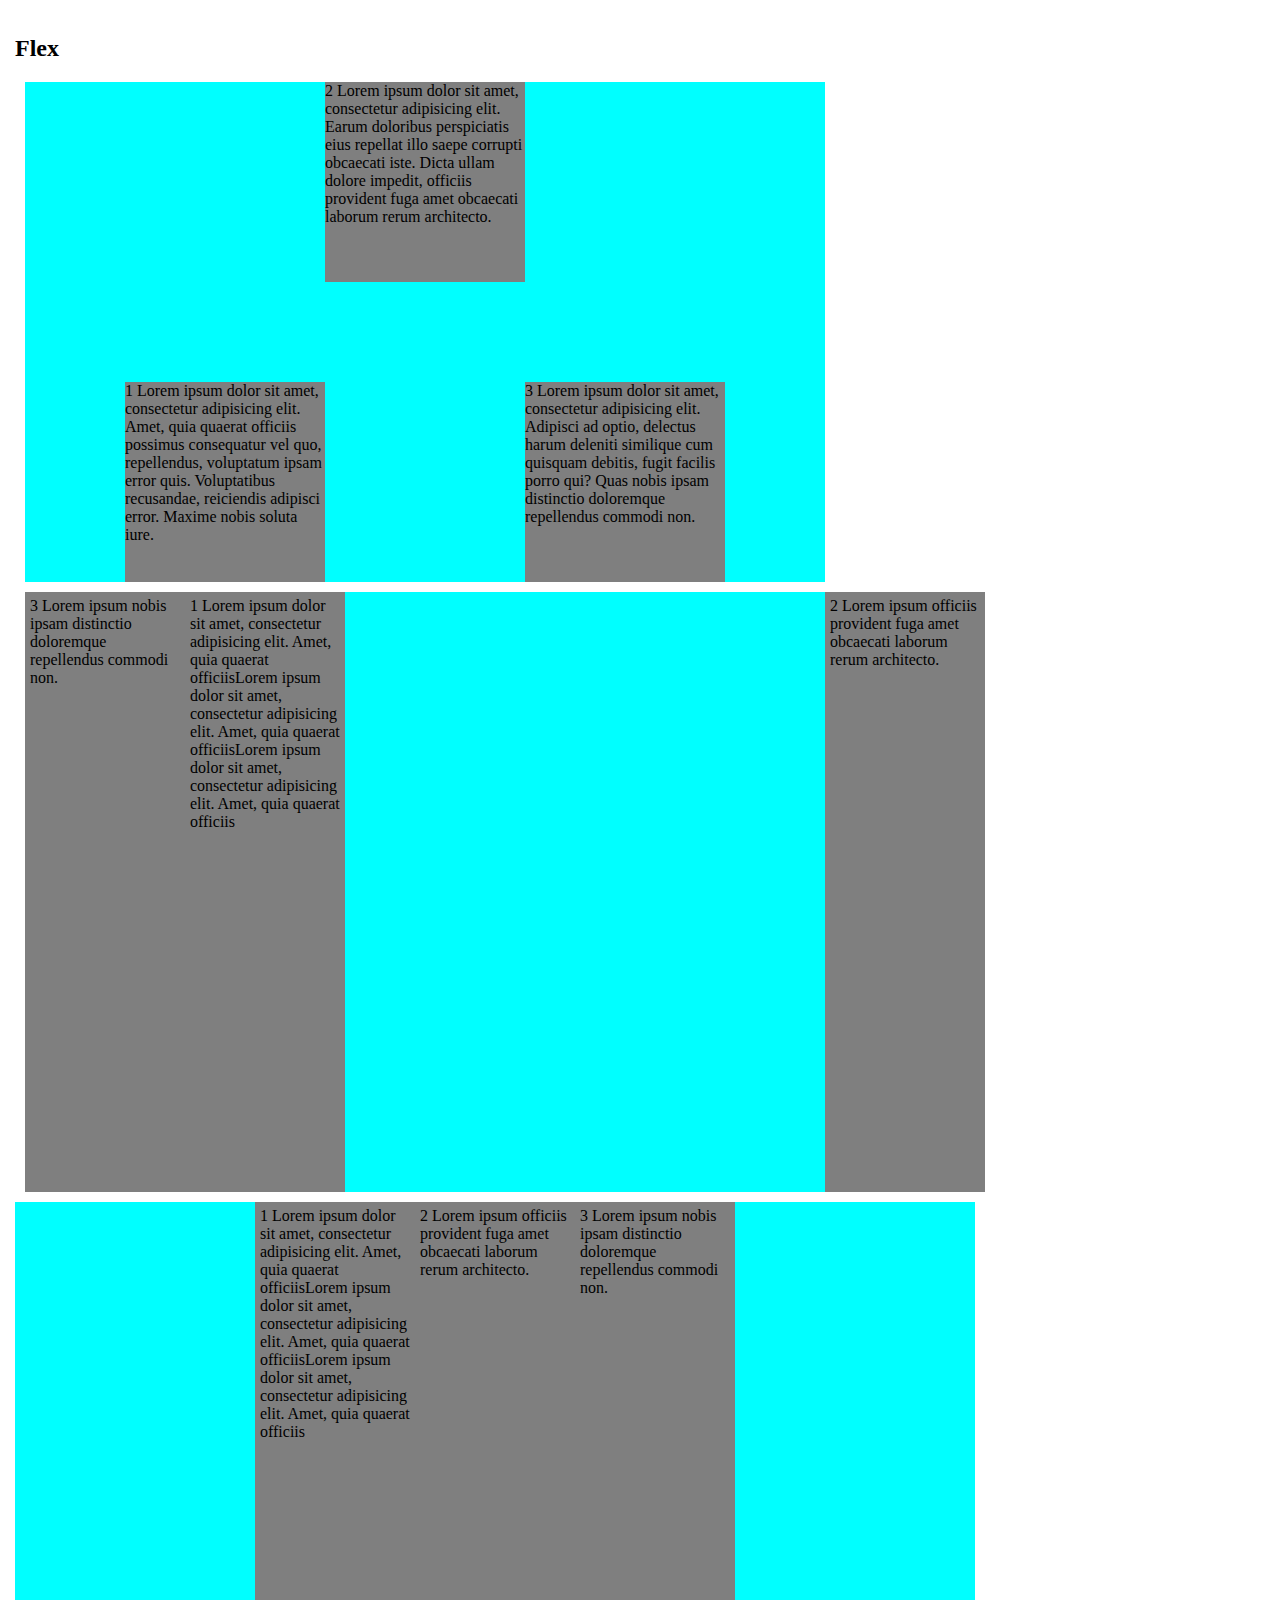
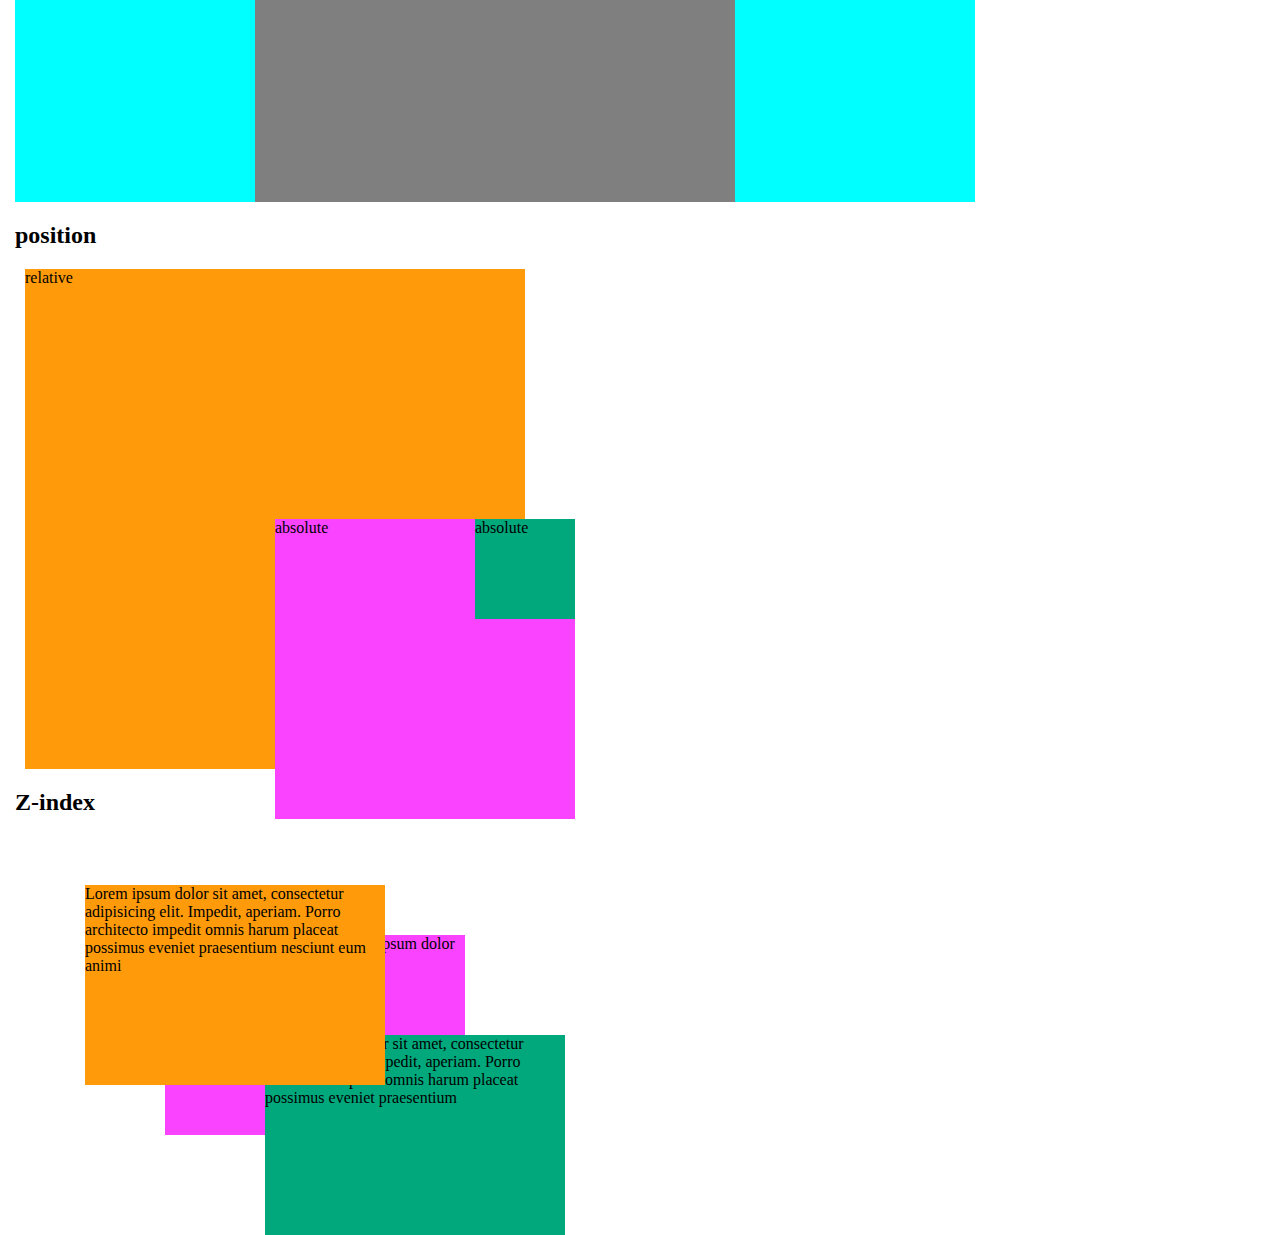
==== index.html @ 8face205 "ex3 flex and position" ====
<!doctype html>
<html>
<head>
<meta charset="utf-8">
<style>	
body{font-family:serif;margin: 0px!important;padding: 15px;}	
h1{font-family: 'Playfair Display SC', serif;}
.parent {
	display: flex;
	flex-flow: row wrap;
	justify-content: center;
	align-items: flex-end;
	height: 500px; 
	width: 800px;
	background-color: aqua;
}
.parent2 {
	display: flex;
	flex-flow: row nowrap;
	justify-content: center;
	align-items: stretch /*felx-start | flex-end | center | baseline | stretch*/;
	height: 600px; 
	width: 960px;
	background-color: aqua;
}    

.child {
	width: 200px;
	height: 200px;
	padding: 0px;
	background-color: #7F7F7F;
	
}
.childd {
	width: 150px;  
	/*height: 150px;*/
	padding: 5px;
	background-color: #7F7F7F;
	
}    
.child2{
    align-self: flex-start;
} 
	.child11{
		order:2;
	}
	.child22{
		order:3;
		margin-left: auto;
	}
	.child33{
		order:1;
	}    
	.yellow{
		background: rgba(255,155,11,1.00);
		position: absolute;
		top:50px;
		left:70px;
		width: 300px;
		height: 200px;
		z-index: 3;
	}
	.purple{
		background: rgba(250,67,255,1);
		position: absolute;
		top:100px;
		left:150px;
		width: 300px;
		height: 200px;
		z-index: 1;
		
	}
	.green{
		background: rgba(0,168,124,1.00);
		position: absolute;
		top:200px;
		left:250px;
		width: 300px;
		height: 200px;
		z-index: 2;
	} 
    .yellow2 {
	background: rgba(255,155,11,1.00);
	position: relative;
	/*top: 50px;
	left: 70px;*/
	width: 500px;
	height: 500px;
	
}
.purple2 {
	background: rgba(250,67,255,1);
	position: absolute;
	bottom: -50px;
	right: -50px;
	width: 300px;
	height: 300px;
	
}
.green2 {
	background: rgba(0,168,124,1.00);
	position: absolute;
	top: 0px;
	right: 0px;
	width: 100px;
	height: 100px;
	
}
</style>	
<title>محمد خاکی</title>
</head>
<!--///////////////////////////////////////////////////////////////////////////////////////////////////	-->	
<body>
<h2>Flex</h2>
<div class="parent" style="margin: 10px">
	<div class="child child1" >1 Lorem ipsum dolor sit amet, consectetur adipisicing elit. Amet, quia quaerat officiis possimus consequatur vel quo, repellendus, voluptatum ipsam error quis. Voluptatibus recusandae, reiciendis adipisci error. Maxime nobis soluta iure.</div>
	<div class="child child2">2 Lorem ipsum dolor sit amet, consectetur adipisicing elit. Earum doloribus perspiciatis eius repellat illo saepe corrupti obcaecati iste. Dicta ullam dolore impedit, officiis provident fuga amet obcaecati laborum rerum architecto.</div>
	<div class="child child3">3 Lorem ipsum dolor sit amet, consectetur adipisicing elit. Adipisci ad optio, delectus harum deleniti similique cum quisquam debitis, fugit facilis porro qui? Quas nobis ipsam distinctio doloremque repellendus commodi non.</div>
</div>
<div class="parent2" style="margin: 10px">
	<div class="childd child11">1 Lorem ipsum dolor sit amet, consectetur adipisicing elit. Amet, quia quaerat officiisLorem ipsum dolor sit amet, consectetur adipisicing elit. Amet, quia quaerat officiisLorem ipsum dolor sit amet, consectetur adipisicing elit. Amet, quia quaerat officiis </div>
	<div class="childd child22">2 Lorem ipsum  officiis provident fuga amet obcaecati laborum rerum architecto.</div>
	<div class="childd child33">3 Lorem ipsum  nobis ipsam distinctio doloremque repellendus commodi non.</div>
</div> 
<div class="parent2">
	<div class="childd">1 Lorem ipsum dolor sit amet, consectetur adipisicing elit. Amet, quia quaerat officiisLorem ipsum dolor sit amet, consectetur adipisicing elit. Amet, quia quaerat officiisLorem ipsum dolor sit amet, consectetur adipisicing elit. Amet, quia quaerat officiis </div>
	<div class="childd">2 Lorem ipsum  officiis provident fuga amet obcaecati laborum rerum architecto.</div>
	<div class="childd">3 Lorem ipsum  nobis ipsam distinctio doloremque repellendus commodi non.</div>
</div>
<h2>position</h2>    
<div class="yellow2" style="margin: 10px">
  relative
  <div class="purple2">
      absolute
    <div class="green2">absolute</div>
  </div>
</div>    
<h2>Z-index</h2>
<div style="position: relative">   
<div class="yellow">Lorem ipsum dolor sit amet, consectetur adipisicing elit. Impedit, aperiam. Porro architecto impedit omnis harum placeat possimus eveniet praesentium nesciunt eum animi </div>
<div class="purple"> fjd vljkfdh lkjfd lkfd lkjfdLorem ipsum dolor </div>
<div class="green">Lorem ipsum dolor sit amet, consectetur adipisicing elit. Impedit, aperiam. Porro architecto impedit omnis harum placeat possimus eveniet praesentium </div></div>        
</body>
</html>
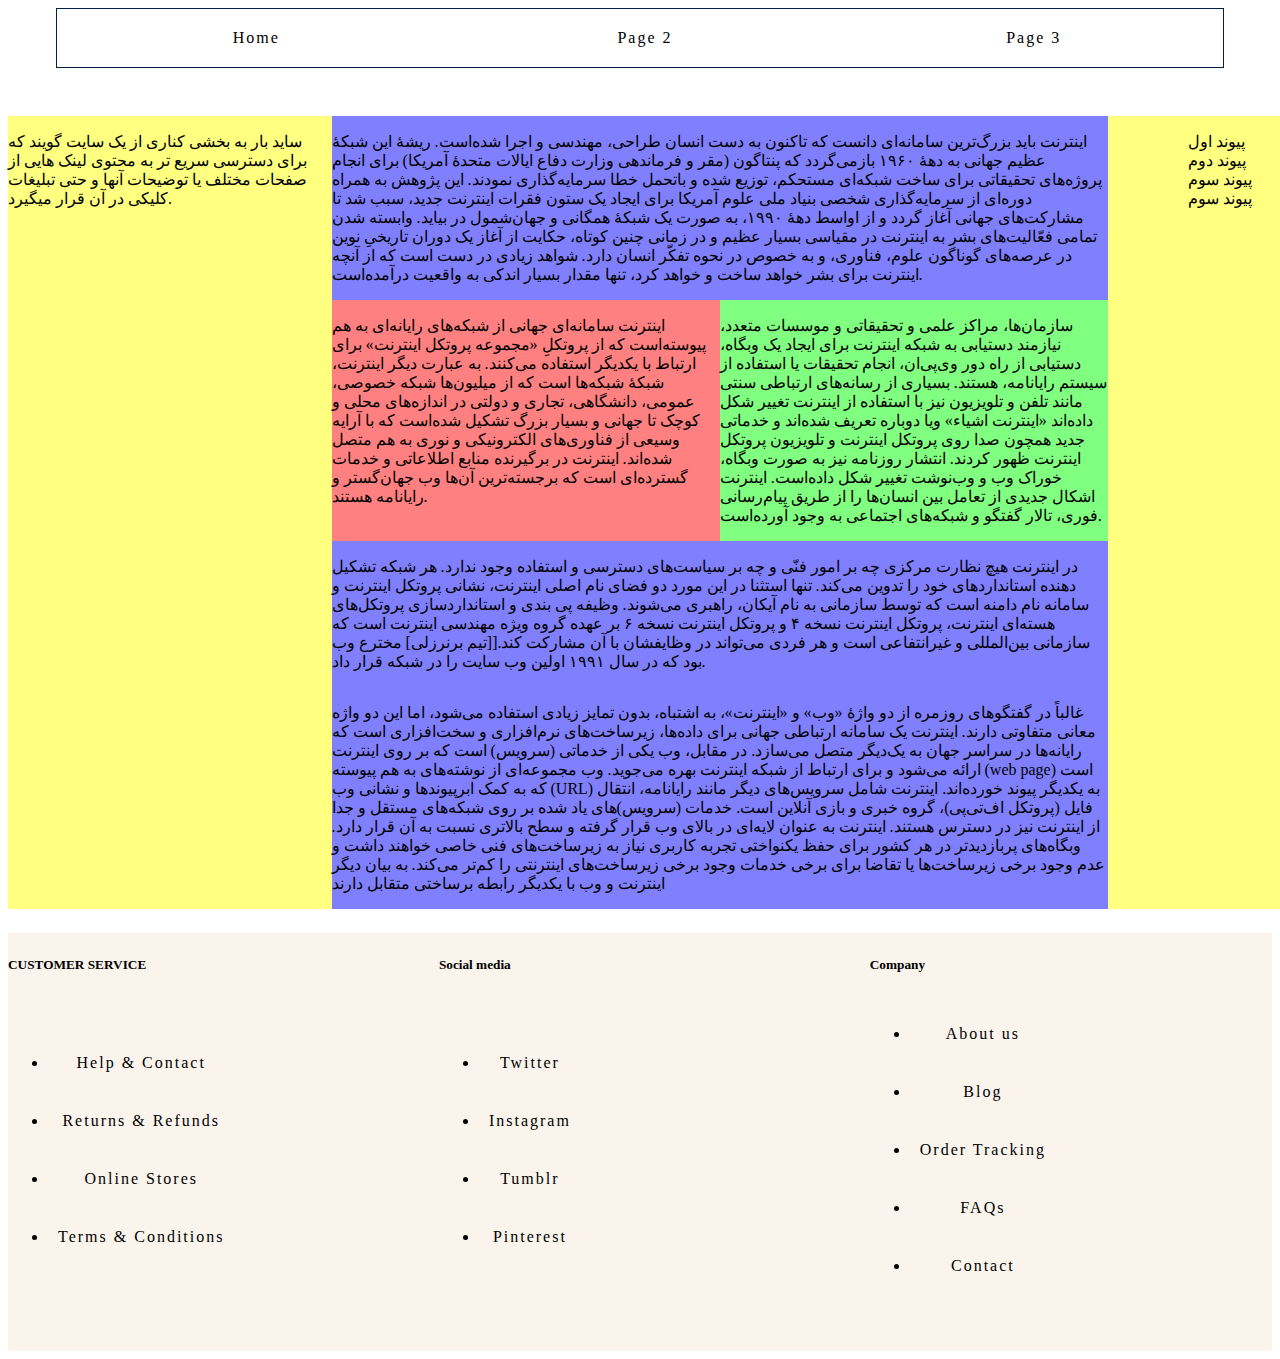
==== commit f4c86549: "eIE" ====
--- a/index.html
+++ b/index.html
@@ -2,143 +2,99 @@
 <html>
 <head>
 <meta charset="utf-8">
-<style>	
-body{font-family:serif;margin: 0px!important;padding: 15px;}	
-h1{font-family: 'Playfair Display SC', serif;}
-.parent {
-	display: flex;
-	flex-flow: row wrap;
-	justify-content: center;
-	align-items: flex-end;
-	height: 500px; 
-	width: 800px;
-	background-color: aqua;
-}
-.parent2 {
-	display: flex;
-	flex-flow: row nowrap;
-	justify-content: center;
-	align-items: stretch /*felx-start | flex-end | center | baseline | stretch*/;
-	height: 600px; 
-	width: 960px;
-	background-color: aqua;
-}    
+<title>محمد خاکی</title>
+<link href="style.css" rel="stylesheet" type="text/css">    
+</head>
+<body>
+   <div class="main">
+      <nav class="navigation">
+         <ul>
+            <li><a href="index.html">Home</a></li>
+            <li><a href="index2.html">Page 2</a></li>
+            <li><a href="index3.html">Page 3</a></li>
+         </ul> 
+      </nav>
+   </div> 	
+<div class="container">
+    <div class="py-4 partion_flex">
+	<div class="row">
+		<div style="flex-basis: 25%" class="back_yellow"> <!--largest width -->
+			<div style="width: 100%"><p>ساید بار به بخشی کناری از یک سایت گویند که برای دسترسی سریع تر به محتوی لینک هایی از صفحات مختلف یا توضیحات آنها و حتی تبلیغات کلیکی در آن قرار میگیرد.</p></div>
+		</div>
+		<div style="flex-basis: 60%" class="back_blue">
+			<div style="width: 100%"><p>اینترنت باید بزرگ‌ترین سامانه‌ای دانست که تاکنون به دست انسان طراحی، مهندسی و اجرا شده‌است. ریشهٔ این شبکهٔ عظیم جهانی به دههٔ ۱۹۶۰ بازمی‌گردد که پنتاگون (مقر و فرماندهی وزارت دفاع ایالات متحدهٔ آمریکا) برای انجام پروژه‌های تحقیقاتی برای ساخت شبکه‌ای مستحکم، توزیع شده و باتحمل خطا سرمایه‌گذاری نمودند. این پژوهش به همراه دوره‌ای از سرمایه‌گذاری شخصی بنیاد ملی علوم آمریکا برای ایجاد یک ستون فقرات اینترنت جدید، سبب شد تا مشارکت‌های جهانی آغاز گردد و از اواسط دههٔ ۱۹۹۰، به صورت یک شبکهٔ همگانی و جهان‌شمول در بیاید. وابسته شدن تمامی فعّالیت‌های بشر به اینترنت در مقیاسی بسیار عظیم و در زمانی چنین کوتاه، حکایت از آغاز یک دوران تاریخیِ نوین در عرصه‌های گوناگون علوم، فناوری، و به خصوص در نحوه تفکّر انسان دارد. شواهد زیادی در دست است که از آنچه اینترنت برای بشر خواهد ساخت و خواهد کرد، تنها مقدار بسیار اندکی به واقعیت درآمده‌است.</p></div>
+			<div style="width: 50%" class="back_red"><p>اینترنت سامانه‌ای جهانی از شبکه‌های رایانه‌ای به هم پیوسته‌است که از پروتکلِ «مجموعه پروتکل اینترنت» برای ارتباط با یکدیگر استفاده می‌کنند. به عبارت دیگر اینترنت، شبکهٔ شبکه‌ها است که از میلیون‌ها شبکه خصوصی، عمومی، دانشگاهی، تجاری و دولتی در اندازه‌های محلی و کوچک تا جهانی و بسیار بزرگ تشکیل شده‌است که با آرایه وسیعی از فناوری‌های الکترونیکی و نوری به هم متصل شده‌اند. اینترنت در برگیرنده منابع اطلاعاتی و خدمات گسترده‌ای است که برجسته‌ترین آن‌ها وب جهان‌گستر و رایانامه هستند.</p></div>
+			<div style="width: 50%" class="back_green"><p>سازمان‌ها، مراکز علمی و تحقیقاتی و موسسات متعدد، نیازمند دستیابی به شبکه اینترنت برای ایجاد یک وبگاه، دستیابی از راه دور وی‌پی‌ان، انجام تحقیقات یا استفاده از سیستم رایانامه، هستند. بسیاری از رسانه‌های ارتباطی سنتی مانند تلفن و تلویزیون نیز با استفاده از اینترنت تغییر شکل داده‌اند «اینترنت اشیاء» ویا دوباره تعریف شده‌اند و خدماتی جدید همچون صدا روی پروتکل اینترنت و تلویزیون پروتکل اینترنت ظهور کردند. انتشار روزنامه نیز به صورت وبگاه، خوراک وب و وب‌نوشت تغییر شکل داده‌است. اینترنت اشکال جدیدی از تعامل بین انسان‌ها را از طریق پیام‌رسانی فوری، تالار گفتگو و شبکه‌های اجتماعی به وجود آورده‌است.</p></div>
+			<div style="width: 100%" class="back_blue"><p>در اینترنت هیچ نظارت مرکزی چه بر امور فنّی و چه بر سیاست‌های دسترسی و استفاده وجود ندارد. هر شبکه تشکیل دهنده استانداردهای خود را تدوین می‌کند. تنها استثنا در این مورد دو فضای نام اصلی اینترنت، نشانی پروتکل اینترنت و سامانه نام دامنه است که توسط سازمانی به نام آیکان، راهبری می‌شوند. وظیفه پی بندی و استانداردسازی پروتکل‌های هسته‌ای اینترنت، پروتکل اینترنت نسخه ۴ و پروتکل اینترنت نسخه ۶ بر عهده گروه ویژه مهندسی اینترنت است که سازمانی بین‌المللی و غیرانتفاعی است و هر فردی می‌تواند در وظایفشان با آن مشارکت کند.[[تیم برنرزلی] مخترع وب بود که در سال ۱۹۹۱ اولین وب سایت را در شبکه قرار داد.</p></div>
+            <div style="width: 100%"><p>غالباً در گفتگوهای روزمره از دو واژهٔ «وب» و «اینترنت»، به اشتباه، بدون تمایز زیادی استفاده می‌شود، اما این دو واژه معانی متفاوتی دارند. اینترنت یک سامانه ارتباطی جهانی برای داده‌ها، زیرساخت‌های نرم‌افزاری و سخت‌افزاری است که رایانه‌ها در سراسر جهان به یک‌دیگر متصل می‌سازد. در مقابل، وب یکی از خدماتی (سرویس) است که بر روی اینترنت ارائه می‌شود و برای ارتباط از شبکه اینترنت بهره می‌جوید. وب مجموعه‌ای از نوشته‌های به هم پیوسته (web page) است که به کمک ابرپیوندها و نشانی وب (URL) به یکدیگر پیوند خورده‌اند.
+اینترنت شامل سرویس‌های دیگر مانند رایانامه، انتقال فایل (پروتکل اف‌تی‌پی)، گروه خبری و بازی آنلاین است.
+خدمات (سرویس)های یاد شده بر روی شبکه‌های مستقل و جدا از اینترنت نیز در دسترس هستند. اینترنت به عنوان لایه‌ای در بالای وب قرار گرفته و سطح بالاتری نسبت به آن قرار دارد.
 
-.child {
-	width: 200px;
-	height: 200px;
-	padding: 0px;
-	background-color: #7F7F7F;
-	
-}
-.childd {
-	width: 150px;  
-	/*height: 150px;*/
-	padding: 5px;
-	background-color: #7F7F7F;
-	
-}    
-.child2{
-    align-self: flex-start;
-} 
-	.child11{
-		order:2;
-	}
-	.child22{
-		order:3;
-		margin-left: auto;
-	}
-	.child33{
-		order:1;
-	}    
-	.yellow{
-		background: rgba(255,155,11,1.00);
-		position: absolute;
-		top:50px;
-		left:70px;
-		width: 300px;
-		height: 200px;
-		z-index: 3;
-	}
-	.purple{
-		background: rgba(250,67,255,1);
-		position: absolute;
-		top:100px;
-		left:150px;
-		width: 300px;
-		height: 200px;
-		z-index: 1;
-		
-	}
-	.green{
-		background: rgba(0,168,124,1.00);
-		position: absolute;
-		top:200px;
-		left:250px;
-		width: 300px;
-		height: 200px;
-		z-index: 2;
-	} 
-    .yellow2 {
-	background: rgba(255,155,11,1.00);
-	position: relative;
-	/*top: 50px;
-	left: 70px;*/
-	width: 500px;
-	height: 500px;
-	
-}
-.purple2 {
-	background: rgba(250,67,255,1);
-	position: absolute;
-	bottom: -50px;
-	right: -50px;
-	width: 300px;
-	height: 300px;
-	
-}
-.green2 {
-	background: rgba(0,168,124,1.00);
-	position: absolute;
-	top: 0px;
-	right: 0px;
-	width: 100px;
-	height: 100px;
-	
-}
-</style>	
-<title>محمد خاکی</title>
-</head>
-<!--///////////////////////////////////////////////////////////////////////////////////////////////////	-->	
-<body>
-<h2>Flex</h2>
-<div class="parent" style="margin: 10px">
-	<div class="child child1" >1 Lorem ipsum dolor sit amet, consectetur adipisicing elit. Amet, quia quaerat officiis possimus consequatur vel quo, repellendus, voluptatum ipsam error quis. Voluptatibus recusandae, reiciendis adipisci error. Maxime nobis soluta iure.</div>
-	<div class="child child2">2 Lorem ipsum dolor sit amet, consectetur adipisicing elit. Earum doloribus perspiciatis eius repellat illo saepe corrupti obcaecati iste. Dicta ullam dolore impedit, officiis provident fuga amet obcaecati laborum rerum architecto.</div>
-	<div class="child child3">3 Lorem ipsum dolor sit amet, consectetur adipisicing elit. Adipisci ad optio, delectus harum deleniti similique cum quisquam debitis, fugit facilis porro qui? Quas nobis ipsam distinctio doloremque repellendus commodi non.</div>
+وبگاه‌های پربازدیدتر در هر کشور برای حفظ یکنواختی تجربه کاربری نیاز به زیرساخت‌های فنی خاصی خواهند داشت و عدم وجود برخی زیرساخت‌ها یا تقاضا برای برخی خدمات وجود برخی زیرساخت‌های اینترنتی را کم‌تر می‌کند. به بیان دیگر اینترنت و وب با یکدیگر رابطه برساختی متقابل دارند</p></div>
+		</div>
+        <div style="flex-basis: 15%" class="back_yellow"> <!--largest width -->
+			<div style="width: 100%">
+                <ul>
+		        	<ol>پیوند اول</ol>
+		        	<ol>پیوند دوم</ol>
+		        	<ol>پیوند سوم</ol>
+		        	<ol>پیوند سوم</ol>
+		        </ul>
+        </div>
+		</div>
+    </div>
+    </div>		
 </div>
-<div class="parent2" style="margin: 10px">
-	<div class="childd child11">1 Lorem ipsum dolor sit amet, consectetur adipisicing elit. Amet, quia quaerat officiisLorem ipsum dolor sit amet, consectetur adipisicing elit. Amet, quia quaerat officiisLorem ipsum dolor sit amet, consectetur adipisicing elit. Amet, quia quaerat officiis </div>
-	<div class="childd child22">2 Lorem ipsum  officiis provident fuga amet obcaecati laborum rerum architecto.</div>
-	<div class="childd child33">3 Lorem ipsum  nobis ipsam distinctio doloremque repellendus commodi non.</div>
-</div> 
-<div class="parent2">
-	<div class="childd">1 Lorem ipsum dolor sit amet, consectetur adipisicing elit. Amet, quia quaerat officiisLorem ipsum dolor sit amet, consectetur adipisicing elit. Amet, quia quaerat officiisLorem ipsum dolor sit amet, consectetur adipisicing elit. Amet, quia quaerat officiis </div>
-	<div class="childd">2 Lorem ipsum  officiis provident fuga amet obcaecati laborum rerum architecto.</div>
-	<div class="childd">3 Lorem ipsum  nobis ipsam distinctio doloremque repellendus commodi non.</div>
+<!--///////////////////////////////////////////////////// Footer //////////////////////////////////////////////////-->
+<div style="background-color: #faf4ed;bottom: 0">   
+<div class="container">
+<footer class="justify-content-center">   
+    <div class="py-4 partion_flex">
+	<div class="row">
+		<div style="flex-basis:33.3%"> <!--largest width -->
+			<div style="width: 100%;">
+                <h5>CUSTOMER SERVICE</h5></div>
+		        <div style="width: 100%">
+                    <ul class="footer py-3">
+		        	<li><a href="#">Help & Contact</a></li>
+		        	<li><a href="#">Returns & Refunds</a></li>
+		        	<li><a href="#">Online Stores</a></li>
+		        	<li><a href="#">Terms & Conditions</a></li>
+		        </ul>
+            </div>
+		</div>
+        <div style="flex-basis:33.3%"> <!--largest width -->
+			<div style="width: 100%;">
+                <h5>Social media</h5></div>
+		        <div style="width: 100%">
+		        <ul class="footer py-3">
+		        	<li><a href="#">Twitter</a></li>
+		        	<li><a href="#">Instagram</a></li>
+		        	<li><a href="#">Tumblr</a></li>
+		        	<li><a href="#">Pinterest</a></li>
+		        </ul>
+            </div>
+		</div>
+        <div style="flex-basis:33.3%"> <!--largest width -->
+			<div style="width: 100%;">
+                <h5>Company</h5></div>
+		        <div style="width: 100%">
+		        <ul class="footer py-3">
+		        	<li><a href="#">About us</a></li>
+		        	<li><a href="#">Blog</a></li>
+		        	<li><a href="#">Order Tracking</a></li>
+		        	<li><a href="#">FAQs</a></li>
+		        	<li><a href="#">Contact</a></li>
+		        </ul>
+            </div>
+		</div>
+    </div>
+    </div>
+</footer>     
 </div>
-<h2>position</h2>    
-<div class="yellow2" style="margin: 10px">
-  relative
-  <div class="purple2">
-      absolute
-    <div class="green2">absolute</div>
-  </div>
 </div>    
-<h2>Z-index</h2>
-<div style="position: relative">   
-<div class="yellow">Lorem ipsum dolor sit amet, consectetur adipisicing elit. Impedit, aperiam. Porro architecto impedit omnis harum placeat possimus eveniet praesentium nesciunt eum animi </div>
-<div class="purple"> fjd vljkfdh lkjfd lkfd lkjfdLorem ipsum dolor </div>
-<div class="green">Lorem ipsum dolor sit amet, consectetur adipisicing elit. Impedit, aperiam. Porro architecto impedit omnis harum placeat possimus eveniet praesentium </div></div>        
+
+    
+        
 </body>
 </html>
--- a/style.css
+++ b/style.css
@@ -0,0 +1,121 @@
+@charset "utf-8";
+/* CSS Document */
+
+a {
+   color: white;
+   font-weight: 300;
+   letter-spacing: 2px;
+   text-decoration: none;
+   background:  hsla(213,100%,14%,0.00);
+   padding: 20px 5px;
+   display: inline-block;
+   width: 100%;
+   text-align: center;
+   color: hsla(0,0%,0%,1.00)
+}
+a:hover {
+   background:  hsla(213,100%,14%,1.00);
+    color: hsla(0,0%,100%,1.00);
+}
+.main {
+   max-width: 1200px;
+   margin: 0 auto;
+   padding: 0 3em 1.5em;
+}
+.navigation ul {
+   border: 1px solid hsla(213,100%,14%,1.00);
+   list-style: none;
+   margin: 0;
+   padding: 0;
+   display: flex;
+}
+.navigation li {
+   flex: 3;    
+}
+
+.container {
+  width: 100%;
+  padding-right: 15px;
+  padding-left: 15px;
+  margin-right: auto;
+  margin-left: auto; }
+.row {
+  display: flex;
+  flex-wrap: wrap;
+  margin-right: -15px;
+  margin-left: -15px; }
+/*gallery_flex*/
+.partion_flex div div {
+  display: flex;
+  flex-wrap: wrap; }
+/*
+  .gallery_flex div div > div {
+    margin: 10px; }
+*/
+  .partion_flex div div div div {
+    overflow: hidden;
+    padding: 0px; }
+    .partion_flex div div div div img {
+      align-self: center !important;
+      height: auto;
+      max-width: 100%;
+      width: 100%;
+      transform: scale(1);
+      transition: transform .4s ease-in-out;
+      /* zoom effect*/ }
+    .partion_flex div div div div:hover img {
+      transform: scale(1.03);
+      /*zoom effect*/ }
+.py-4 {
+  padding-top: 1.5rem !important;
+  padding-bottom: 1.5rem !important;}
+.py-3 {
+  padding-top: 1rem !important;
+  padding-bottom: 1rem !important;}
+.justify-content-center {
+  justify-content: center !important; }
+footer{
+  display: block; }
+h5{margin: 0}
+.back_yellow{
+    background-color: hsla(60,100%,75%,1.00)
+}
+.back_green{
+    background-color: hsla(120,100%,75%,1.00)
+}
+.back_blue{
+    background-color: hsla(240,100%,75%,1.00)
+}
+.back_red{
+    background-color: hsla(0,100%,75%,1.00)
+}
+
+
+
+@media all and (max-width: 1000px) {
+   .navigation ul {
+      flex-wrap: wrap;
+   }
+   
+   .navigation li {
+      flex: 1 1 50%;
+   }
+
+   .navigation .user {
+      flex: 1 1 33.33%;
+   }
+}
+
+@media all and (max-width: 480px) {
+   .navigation li {
+      flex-basis: 100%;
+   }
+
+   .navigation .user {
+      flex-basis: 50%;
+   }
+}
+
+
+
+
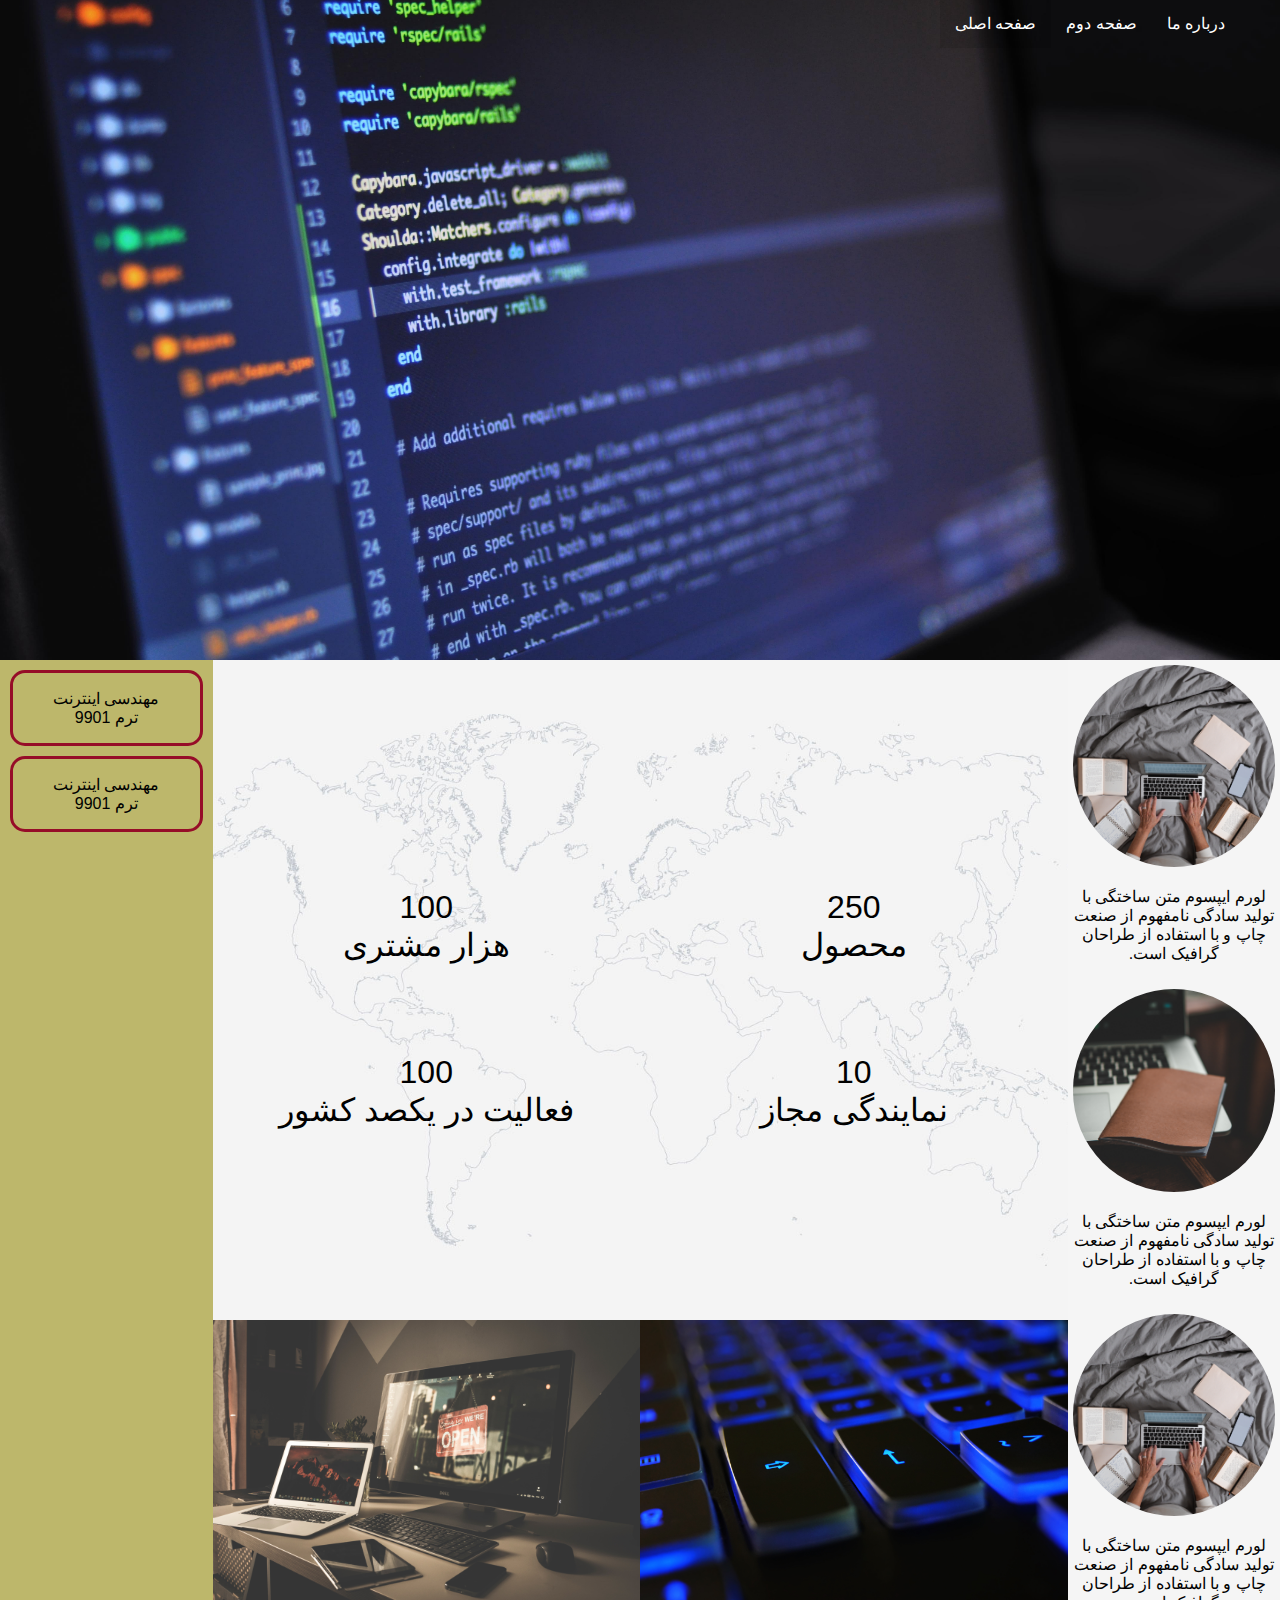
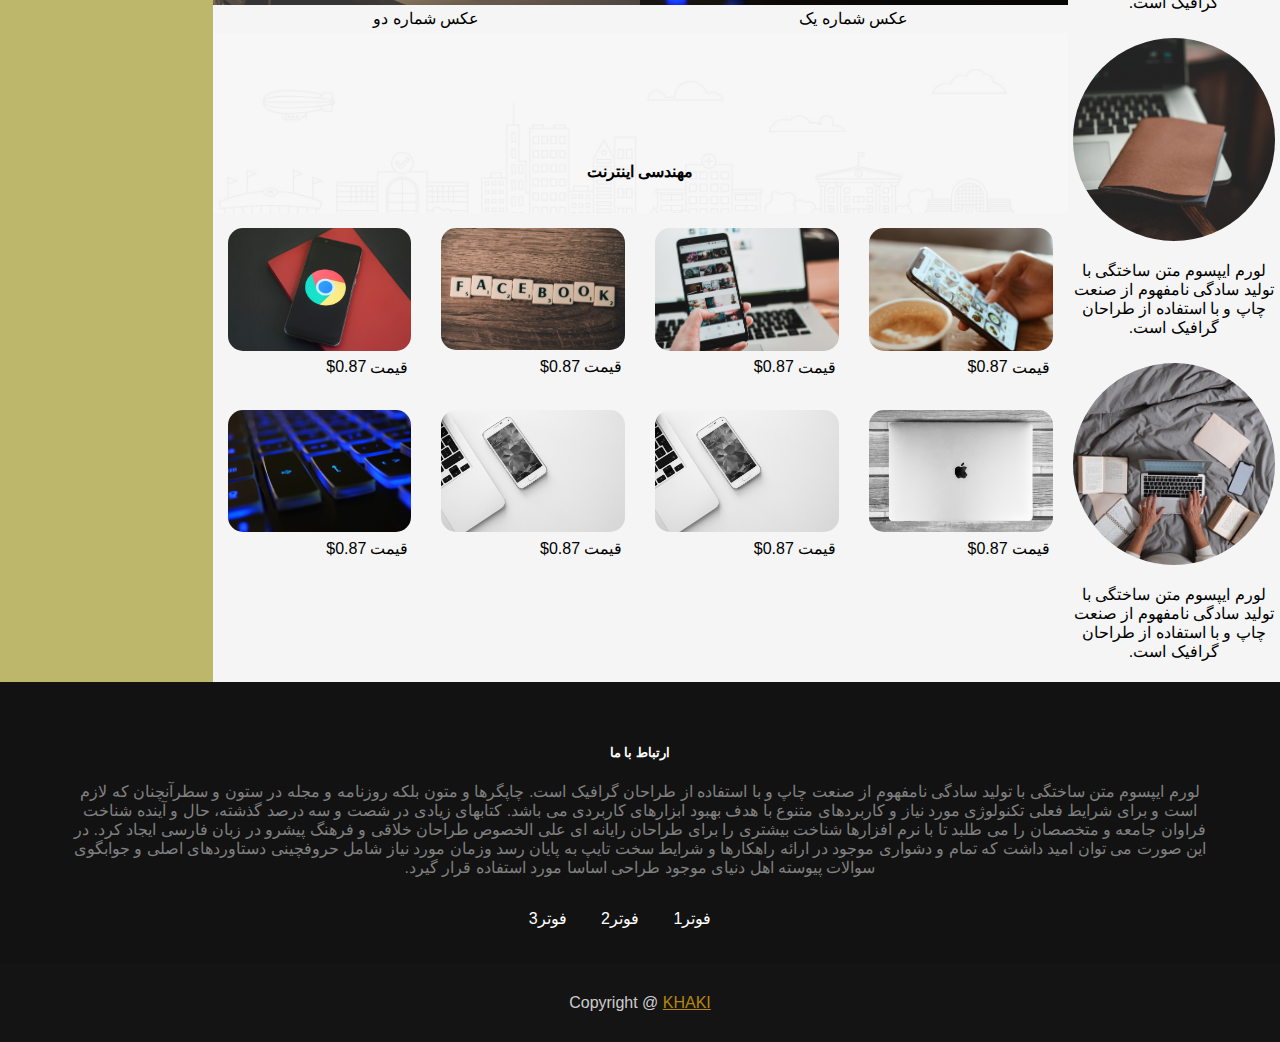
==== commit efab953f: "practice page js" ====
--- a/index.html
+++ b/index.html
@@ -3,98 +3,259 @@
 <head>
 <meta charset="utf-8">
 <title>محمد خاکی</title>
-<link href="style.css" rel="stylesheet" type="text/css">    
+<meta name="viewport" content="width=device-width, initial-scale=1, shrink-to-fit=no">	
+<link rel="stylesheet" href="https://use.fontawesome.com/releases/v5.7.2/css/all.css" integrity="sha384-fnmOCqbTlWIlj8LyTjo7mOUStjsKC4pOpQbqyi7RrhN7udi9RwhKkMHpvLbHG9Sr" crossorigin="anonymous">
+<link href="https://fonts.googleapis.com/icon?family=Material+Icons" rel="stylesheet">	
+	   
+<link href="IE_customStyle.css" rel="stylesheet" type="text/css">	
 </head>
-<body>
-   <div class="main">
-      <nav class="navigation">
-         <ul>
-            <li><a href="index.html">Home</a></li>
-            <li><a href="index2.html">Page 2</a></li>
-            <li><a href="index3.html">Page 3</a></li>
-         </ul> 
-      </nav>
-   </div> 	
-<div class="container">
-    <div class="py-4 partion_flex">
-	<div class="row">
-		<div style="flex-basis: 25%" class="back_yellow"> <!--largest width -->
-			<div style="width: 100%"><p>ساید بار به بخشی کناری از یک سایت گویند که برای دسترسی سریع تر به محتوی لینک هایی از صفحات مختلف یا توضیحات آنها و حتی تبلیغات کلیکی در آن قرار میگیرد.</p></div>
-		</div>
-		<div style="flex-basis: 60%" class="back_blue">
-			<div style="width: 100%"><p>اینترنت باید بزرگ‌ترین سامانه‌ای دانست که تاکنون به دست انسان طراحی، مهندسی و اجرا شده‌است. ریشهٔ این شبکهٔ عظیم جهانی به دههٔ ۱۹۶۰ بازمی‌گردد که پنتاگون (مقر و فرماندهی وزارت دفاع ایالات متحدهٔ آمریکا) برای انجام پروژه‌های تحقیقاتی برای ساخت شبکه‌ای مستحکم، توزیع شده و باتحمل خطا سرمایه‌گذاری نمودند. این پژوهش به همراه دوره‌ای از سرمایه‌گذاری شخصی بنیاد ملی علوم آمریکا برای ایجاد یک ستون فقرات اینترنت جدید، سبب شد تا مشارکت‌های جهانی آغاز گردد و از اواسط دههٔ ۱۹۹۰، به صورت یک شبکهٔ همگانی و جهان‌شمول در بیاید. وابسته شدن تمامی فعّالیت‌های بشر به اینترنت در مقیاسی بسیار عظیم و در زمانی چنین کوتاه، حکایت از آغاز یک دوران تاریخیِ نوین در عرصه‌های گوناگون علوم، فناوری، و به خصوص در نحوه تفکّر انسان دارد. شواهد زیادی در دست است که از آنچه اینترنت برای بشر خواهد ساخت و خواهد کرد، تنها مقدار بسیار اندکی به واقعیت درآمده‌است.</p></div>
-			<div style="width: 50%" class="back_red"><p>اینترنت سامانه‌ای جهانی از شبکه‌های رایانه‌ای به هم پیوسته‌است که از پروتکلِ «مجموعه پروتکل اینترنت» برای ارتباط با یکدیگر استفاده می‌کنند. به عبارت دیگر اینترنت، شبکهٔ شبکه‌ها است که از میلیون‌ها شبکه خصوصی، عمومی، دانشگاهی، تجاری و دولتی در اندازه‌های محلی و کوچک تا جهانی و بسیار بزرگ تشکیل شده‌است که با آرایه وسیعی از فناوری‌های الکترونیکی و نوری به هم متصل شده‌اند. اینترنت در برگیرنده منابع اطلاعاتی و خدمات گسترده‌ای است که برجسته‌ترین آن‌ها وب جهان‌گستر و رایانامه هستند.</p></div>
-			<div style="width: 50%" class="back_green"><p>سازمان‌ها، مراکز علمی و تحقیقاتی و موسسات متعدد، نیازمند دستیابی به شبکه اینترنت برای ایجاد یک وبگاه، دستیابی از راه دور وی‌پی‌ان، انجام تحقیقات یا استفاده از سیستم رایانامه، هستند. بسیاری از رسانه‌های ارتباطی سنتی مانند تلفن و تلویزیون نیز با استفاده از اینترنت تغییر شکل داده‌اند «اینترنت اشیاء» ویا دوباره تعریف شده‌اند و خدماتی جدید همچون صدا روی پروتکل اینترنت و تلویزیون پروتکل اینترنت ظهور کردند. انتشار روزنامه نیز به صورت وبگاه، خوراک وب و وب‌نوشت تغییر شکل داده‌است. اینترنت اشکال جدیدی از تعامل بین انسان‌ها را از طریق پیام‌رسانی فوری، تالار گفتگو و شبکه‌های اجتماعی به وجود آورده‌است.</p></div>
-			<div style="width: 100%" class="back_blue"><p>در اینترنت هیچ نظارت مرکزی چه بر امور فنّی و چه بر سیاست‌های دسترسی و استفاده وجود ندارد. هر شبکه تشکیل دهنده استانداردهای خود را تدوین می‌کند. تنها استثنا در این مورد دو فضای نام اصلی اینترنت، نشانی پروتکل اینترنت و سامانه نام دامنه است که توسط سازمانی به نام آیکان، راهبری می‌شوند. وظیفه پی بندی و استانداردسازی پروتکل‌های هسته‌ای اینترنت، پروتکل اینترنت نسخه ۴ و پروتکل اینترنت نسخه ۶ بر عهده گروه ویژه مهندسی اینترنت است که سازمانی بین‌المللی و غیرانتفاعی است و هر فردی می‌تواند در وظایفشان با آن مشارکت کند.[[تیم برنرزلی] مخترع وب بود که در سال ۱۹۹۱ اولین وب سایت را در شبکه قرار داد.</p></div>
-            <div style="width: 100%"><p>غالباً در گفتگوهای روزمره از دو واژهٔ «وب» و «اینترنت»، به اشتباه، بدون تمایز زیادی استفاده می‌شود، اما این دو واژه معانی متفاوتی دارند. اینترنت یک سامانه ارتباطی جهانی برای داده‌ها، زیرساخت‌های نرم‌افزاری و سخت‌افزاری است که رایانه‌ها در سراسر جهان به یک‌دیگر متصل می‌سازد. در مقابل، وب یکی از خدماتی (سرویس) است که بر روی اینترنت ارائه می‌شود و برای ارتباط از شبکه اینترنت بهره می‌جوید. وب مجموعه‌ای از نوشته‌های به هم پیوسته (web page) است که به کمک ابرپیوندها و نشانی وب (URL) به یکدیگر پیوند خورده‌اند.
-اینترنت شامل سرویس‌های دیگر مانند رایانامه، انتقال فایل (پروتکل اف‌تی‌پی)، گروه خبری و بازی آنلاین است.
-خدمات (سرویس)های یاد شده بر روی شبکه‌های مستقل و جدا از اینترنت نیز در دسترس هستند. اینترنت به عنوان لایه‌ای در بالای وب قرار گرفته و سطح بالاتری نسبت به آن قرار دارد.
-
-وبگاه‌های پربازدیدتر در هر کشور برای حفظ یکنواختی تجربه کاربری نیاز به زیرساخت‌های فنی خاصی خواهند داشت و عدم وجود برخی زیرساخت‌ها یا تقاضا برای برخی خدمات وجود برخی زیرساخت‌های اینترنتی را کم‌تر می‌کند. به بیان دیگر اینترنت و وب با یکدیگر رابطه برساختی متقابل دارند</p></div>
-		</div>
-        <div style="flex-basis: 15%" class="back_yellow"> <!--largest width -->
-			<div style="width: 100%">
-                <ul>
-		        	<ol>پیوند اول</ol>
-		        	<ol>پیوند دوم</ol>
-		        	<ol>پیوند سوم</ol>
-		        	<ol>پیوند سوم</ol>
-		        </ul>
-        </div>
-		</div>
-    </div>
-    </div>		
-</div>
+<body> 
+<main>	
+
+    
+<div class="background responsive-img background_img1">
+<div class="titleBar_padding">	
+<nav>
+    <div class="nav-wrapper">
+	 <ul class="awesome_edit awesome_beside_logo">
+
+	    <li><a href="#"><span><i class="fab fa-instagram"></i></span></a></li>
+		<li><a href="#"><span><i class="fab fa-linkedin-in"></i></span></a></li>
+	    <li><a href="#"><span><i class="fas fa-shopping-cart"></i></span></a></li>  
+     </ul>		
+      <ul class="right">
+        <li class="active"><a href="index.html">صفحه اصلی</a></li>
+        <li><a href="page_two.html">صفحه دوم</a></li>
+		<li><a href="page_three-aboutus.html">درباره ما</a></li>  
+      </ul>
+    </div>
+</nav>
+</div>
+</div>
+<div class="grid g-2-10-2">
+<div>
+    <div class="card py_1">
+      <div class="card-image">
+        <img src="images/homepage/side picture1.jpg" class="responsive-img radius_around">
+      </div>
+      <div class="card-content">
+        <p>لورم ایپسوم متن ساختگی با تولید سادگی نامفهوم از صنعت چاپ و با استفاده از طراحان گرافیک است.</p>
+      </div>
+    </div>
+    <div class="card py_1">
+      <div class="card-image">
+        <img src="images/homepage/side picture2.jpg" class="responsive-img radius_around">
+      </div>
+      <div class="card-content">
+        <p>لورم ایپسوم متن ساختگی با تولید سادگی نامفهوم از صنعت چاپ و با استفاده از طراحان گرافیک است.</p>
+      </div>
+    </div>
+    <div class="card py_1">
+      <div class="card-image">
+        <img src="images/homepage/side picture1.jpg" class="responsive-img radius_around">
+      </div>
+      <div class="card-content">
+        <p>لورم ایپسوم متن ساختگی با تولید سادگی نامفهوم از صنعت چاپ و با استفاده از طراحان گرافیک است.</p>
+      </div>
+    </div>
+    <div class="card py_1">
+      <div class="card-image">
+        <img src="images/homepage/side picture2.jpg" class="responsive-img radius_around">
+      </div>
+      <div class="card-content">
+        <p>لورم ایپسوم متن ساختگی با تولید سادگی نامفهوم از صنعت چاپ و با استفاده از طراحان گرافیک است.</p>
+      </div>
+    </div>
+    <div class="card py_1">
+      <div class="card-image">
+        <img src="images/homepage/side picture1.jpg" class="responsive-img radius_around">
+      </div>
+      <div class="card-content">
+        <p>لورم ایپسوم متن ساختگی با تولید سادگی نامفهوم از صنعت چاپ و با استفاده از طراحان گرافیک است.</p>
+      </div>
+    </div>  
+</div>
+<div> 
+
+    
+<div class="background responsive-img background_img2">
+<div class="grid g-6-6 backElement">
+    <div>
+    250 <br> محصول
+    </div>
+    <div>
+    100 <br> هزار مشتری
+    </div>
+    <div>
+    10 <br> نمایندگی مجاز
+    </div>
+    <div>
+    100 <br> فعالیت در یکصد کشور
+    </div>    
+</div>
+</div> 
+
+    
+<div class="grid g-6-6">    
+<div>
+  <div>
+    <div class="card">
+      <div class="card-image radius_around15">
+        <img src="images/homepage/s8.jpg" class="responsive-img">
+        <span class="card-title">عکس شماره یک</span>
+      </div>
+    </div>
+  </div>
+</div>
+<div>
+  <div>
+    <div class="card">
+      <div class="card-image radius_around15">
+        <img src="images/homepage/img1.jpg" class="responsive-img">
+        <span class="card-title">عکس شماره دو</span>
+      </div>
+    </div>
+  </div>
+</div>   
+</div>    
+
+    
+<div class="grid-12-0 blog_location margin-t_5">
+<div>
+<div class="background responsive-img background_img3">   
+    <h4 class="center_in_center absolute top65">مهندسی اینترنت</h4>
+</div>
+</div>
+<div class="grid g-3-3-3-3">    
+<div class="py_3"> 
+<table class="striped">
+<img src="images/homepage/s1.jpg" class="responsive-img">    
+  <tbody>
+    <tr>
+      <td>قیمت</td>
+      <td>$0.87</td>
+    </tr>
+  </tbody>
+</table>    
+</div>
+<div class="py_3"> 
+<table class="striped">
+<img src="images/homepage/s2.jpg" class="responsive-img">    
+  <tbody>
+    <tr>
+      <td>قیمت</td>
+      <td>$0.87</td>
+    </tr>
+  </tbody>
+</table>    
+</div>
+<div class="py_3"> 
+<table class="striped">
+<img src="images/homepage/s3.jpg" class="responsive-img">    
+  <tbody>
+    <tr>
+      <td>قیمت</td>
+      <td>$0.87</td>
+    </tr>
+  </tbody>
+</table>    
+</div>
+<div class="py_3"> 
+<table class="striped">
+<img src="images/homepage/s4.jpg" class="responsive-img">    
+  <tbody>
+    <tr>
+      <td>قیمت</td>
+      <td>$0.87</td>
+    </tr>
+  </tbody>
+</table>    
+</div>
+<div class="py_3"> 
+<table class="striped">
+<img src="images/homepage/s5.jpg" class="responsive-img">    
+  <tbody>
+    <tr>
+      <td>قیمت</td>
+      <td>$0.87</td>
+    </tr>
+  </tbody>
+</table>    
+</div>
+<div class="py_3"> 
+<table class="striped">
+<img src="images/homepage/s7.jpg" class="responsive-img">    
+  <tbody>
+    <tr>
+      <td>قیمت</td>
+      <td>$0.87</td>
+    </tr>
+  </tbody>
+</table>    
+</div>
+<div class="py_3"> 
+<table class="striped">
+<img src="images/homepage/s7.jpg" class="responsive-img">    
+  <tbody>
+    <tr>
+      <td>قیمت</td>
+      <td>$0.87</td>
+    </tr>
+  </tbody>
+</table>    
+</div>
+<div class="py_3"> 
+<table class="striped">
+<img src="images/homepage/s8.jpg" class="responsive-img">    
+  <tbody>
+    <tr>
+      <td>قیمت</td>
+      <td>$0.87</td>
+    </tr>
+  </tbody>
+</table>    
+</div>
+</div>    
+</div>      
+</div>
+<div class="back_color_sidebar">
+   <div class="card-content radius_around15 border_content margin_2">
+     <p>مهندسی اینترنت <br> ترم 9901</p>
+   </div>
+    <div class="card-content radius_around15 border_content margin_2">
+     <p>مهندسی اینترنت <br> ترم 9901</p>
+   </div> 
+</div>    
+</div>    
+</main>
 <!--///////////////////////////////////////////////////// Footer //////////////////////////////////////////////////-->
-<div style="background-color: #faf4ed;bottom: 0">   
-<div class="container">
-<footer class="justify-content-center">   
-    <div class="py-4 partion_flex">
-	<div class="row">
-		<div style="flex-basis:33.3%"> <!--largest width -->
-			<div style="width: 100%;">
-                <h5>CUSTOMER SERVICE</h5></div>
-		        <div style="width: 100%">
-                    <ul class="footer py-3">
-		        	<li><a href="#">Help & Contact</a></li>
-		        	<li><a href="#">Returns & Refunds</a></li>
-		        	<li><a href="#">Online Stores</a></li>
-		        	<li><a href="#">Terms & Conditions</a></li>
-		        </ul>
-            </div>
-		</div>
-        <div style="flex-basis:33.3%"> <!--largest width -->
-			<div style="width: 100%;">
-                <h5>Social media</h5></div>
-		        <div style="width: 100%">
-		        <ul class="footer py-3">
-		        	<li><a href="#">Twitter</a></li>
-		        	<li><a href="#">Instagram</a></li>
-		        	<li><a href="#">Tumblr</a></li>
-		        	<li><a href="#">Pinterest</a></li>
-		        </ul>
-            </div>
-		</div>
-        <div style="flex-basis:33.3%"> <!--largest width -->
-			<div style="width: 100%;">
-                <h5>Company</h5></div>
-		        <div style="width: 100%">
-		        <ul class="footer py-3">
-		        	<li><a href="#">About us</a></li>
-		        	<li><a href="#">Blog</a></li>
-		        	<li><a href="#">Order Tracking</a></li>
-		        	<li><a href="#">FAQs</a></li>
-		        	<li><a href="#">Contact</a></li>
-		        </ul>
-            </div>
-		</div>
-    </div>
-    </div>
-</footer>     
-</div>
-</div>    
-
-    
-        
+<footer class="page-footer">
+  <div class="container">
+    <div class="grid g-12-0">    
+      <div>
+        <h5 class="white-text">ارتباط با ما</h5>
+        <p class="grey-text">لورم ایپسوم متن ساختگی با تولید سادگی نامفهوم از صنعت چاپ و با استفاده از طراحان گرافیک است. چاپگرها و متون بلکه روزنامه و مجله در ستون و سطرآنچنان که لازم است و برای شرایط فعلی تکنولوژی مورد نیاز و کاربردهای متنوع با هدف بهبود ابزارهای کاربردی می باشد. کتابهای زیادی در شصت و سه درصد گذشته، حال و آینده شناخت فراوان جامعه و متخصصان را می طلبد تا با نرم افزارها شناخت بیشتری را برای طراحان رایانه ای علی الخصوص طراحان خلاقی و فرهنگ پیشرو در زبان فارسی ایجاد کرد. در این صورت می توان امید داشت که تمام و دشواری موجود در ارائه راهکارها و شرایط سخت تایپ به پایان رسد وزمان مورد نیاز شامل حروفچینی دستاوردهای اصلی و جوابگوی سوالات پیوسته اهل دنیای موجود طراحی اساسا مورد استفاده قرار گیرد.
+</p>
+      </div>        
+    </div>
+    <div class="grid g-12-0">
+        <ul class="horizontal_list center">
+          <li><a class="white-text" href="#!">فوتر1</a></li>
+          <li><a class="white-text" href="#!">فوتر2</a></li>
+          <li><a class="white-text" href="#!">فوتر3</a></li> 
+        </ul>  
+    </div>  
+  </div> 
+  <div class="footer-copyright center">
+    <div class="container">
+    Copyright @ <a href="#" style="color: darkgoldenrod">KHAKI</a>
+    </div>
+  </div>
+</footer>
+
+
+<script>
+    
+</script>    
 </body>
-</html>
+</html>	--- a/IE_customStyle.css
+++ b/IE_customStyle.css
@@ -0,0 +1,370 @@
+/*
+- cardReservationTab
+- background image
+- footer
+--- awesome	icon edit
+- flex-box
+- center Item
+- gradiant_color
+- element Location
+- horizontal_list
+- padding
+- margin
+- @media
+*/
+body{font-family:sans-serif;font-size: 16px;margin: 0px!important;background-color: hsla(0,0%,96%,1.00);}
+/*grid*/
+.grid {
+  display: grid;
+  text-align: center;
+}
+.g-2-10-2{
+    grid-template-columns: 16.6% 66.8% 16.6%;
+}
+.g-2-10{
+    grid-template-columns: 16.6% 83.4%;
+}
+.g-6-6 {
+  grid-template-columns: 50% 50%; 
+}
+.g-12-0{
+    grid-template-columns: 100% 0;
+}
+.g-3-3-3-3{
+    grid-template-columns: 25% 25% 25% 25%;
+}
+.g-4-8{
+    grid-template-columns: 33.3% 66.7%;
+}
+/*////////////////////////////////////////*/
+.responsive-img {
+  max-width: 100%;
+  height: auto; 
+}
+nav {
+  color: #fff;
+  background-color: #121212;
+  width: 100%;
+  height: 56px;
+  line-height: 56px; 
+}
+nav.nav-extended {
+  height: auto; 
+}
+  nav.nav-extended .nav-wrapper {
+    min-height: 56px;
+    height: auto; 
+}
+  nav.nav-extended .nav-content {
+    position: relative;
+    line-height: normal; 
+}
+nav a {
+  color: #fff; 
+}
+nav .nav-wrapper {
+  position: relative;
+  height: 100%; 
+}
+  nav a.button-collapse {
+    display: none; 
+}
+nav, .nav-wrapper i {
+  height: 48px !important;
+  line-height: 48px !important; 
+}
+table.striped > tbody > tr > td {
+border-radius: 0; 
+}
+.right{
+    float: right;
+}
+nav ul {
+  margin: 0; 
+}
+nav ul li {
+  transition: background-color .3s;
+  float: left;
+  padding: 0; 
+  list-style-type: none;
+}
+nav ul li.active {
+  background-color: rgba(0, 0, 0, 0.1); 
+}
+nav ul a {
+  transition: background-color .3s;
+  font-size: 1rem;
+  color: #fff;
+  display: block;
+  padding: 0 15px;
+  cursor: pointer; 
+  text-decoration: none;
+}
+/*form contact us*/
+/* Style inputs with type="text", select elements and textareas */
+input[type=text], select, textarea {
+  width: 100%;
+  padding: 12px; 
+  border: 1px solid #ccc;
+  border-radius: 4px;
+  box-sizing: border-box; 
+  margin-top: 6px;
+  margin-bottom: 16px; 
+  resize: vertical
+}
+
+.sub{
+  background-color: #4CAF50;
+  color: white;
+  padding: 12px 20px;
+  border: none;
+  border-radius: 4px;
+  cursor: pointer;
+  text-align: center;
+}
+.sub:hover {
+  background-color: #45a049;
+}
+.container {
+  border-radius: 5px;
+  padding: 20px;
+}
+/*///////////////////////////////////*/
+.page-footer {
+  padding-top: 20px;
+  color: #fff;
+  background-color: #121212; 
+}
+.page-footer .footer-copyright {
+  overflow: hidden;
+  min-height: 50px;
+  display: flex;
+  align-items: center;
+  padding: 10px 0px;
+  color: rgba(255, 255, 255, 0.8);
+  background-color: rgba(51, 51, 51, 0.08); 
+}
+.container {
+  margin: 0 auto;
+  max-width: 1280px;
+  width: 90%; 
+}
+.white-text{
+    color: white;
+}
+.grey-text{
+    color: gray;
+}
+footer ul a{
+    text-decoration: none;
+}
+/*cardReservationTab*/
+.cardTab {
+  position: absolute;
+  display: flex;
+  transform: translate(-50%, 0);
+  border-radius: 15px;
+  box-shadow: 1px 1px 15px 0px;
+  -webkit-box-shadow: 1px 1px 15px 0px;
+  z-index: 997; }
+  .cardTab > div {
+    padding: 0; }
+    .cardTab > div img {
+      height: 100%;
+      max-height: 100%;
+      width: 100%;
+}
+.cardTabContent {
+  color: black;
+  height: 100%; 
+}
+.card {
+  box-shadow: 0 0px 0px 0 rgba(0, 0, 0, 0.14), 0 0px 0px 0 rgba(0, 0, 0, 0.12), 0 0px 0px 0px rgba(0, 0, 0, 0.2);
+    background-color: hsla(0,0%,96%,1.00);
+}
+.card-title{
+    left: auto!important;
+    right: 0;
+}
+/*background image*/
+.background {
+  z-index: 1108;
+  background-repeat: no-repeat;
+  background-size: cover;
+  background-position: center center;
+  width: 100%;
+  opacity: 1;
+  position: relative; 
+}
+nav ul li:active a {
+  color: #960d28 !important; 
+}
+nav ul li a {
+  color: white !important; 
+}
+nav ul li a:hover {
+  color: #960d28 !important; 
+}
+ul.title_padding_item li {
+  padding: 35px; 
+}
+/*awesome icon edit*/
+ul.awesome_edit li a {
+  padding-left: 5px;
+  padding-right: 5px; 
+}
+  ul.awesome_edit li a span i {
+    font-size: 18px; 
+}
+ul.awesome_beside_logo {
+  position: absolute;
+  left: 50px;    
+}
+.titleBar_padding {
+  padding: 0 !important; 
+}
+nav {
+    background-color: transparent;
+}
+.backElement {
+    margin-bottom: auto;
+    padding-top: 184px;
+    z-index: 1108;
+}
+.backElement div{
+    text-align: center;
+    font-size: 2rem;
+    flex-basis: 50%;
+    padding: 45px;
+}
+.blog_location div img{
+    border-radius: 15px;
+}
+/*center Item*/
+.center_in_center{
+    transform: translate(-50%,-50%);
+    left: 50%;
+    top: 50%;
+}
+/*horizontal_list*/
+ul.horizontal_list li{
+    display: inline;
+    padding: 15px;
+}
+ul.horizontal_list li a:hover{
+    color:#960d28!important; 
+}
+.second_page{
+    font-size: 5rem;
+}
+/*gradiant_color*/
+.gradiant_color{
+    color: linear-gradient(black, #960d28);
+}
+.background_img1{
+    background-image: url("images/homepage/slider-image-1.jpg");
+    z-index: 996;
+    height: 660px;
+}
+.background_img2{
+    background-image: url("images/general/background-elements.jpg");
+    z-index: 996;
+    height: 660px;
+}
+.background_img3{
+    background-image: url("images/general/background-blog.jpg");
+    height: 180px;
+    position: relative;
+}
+.back_color_sidebar{
+    background-color: cadetblue;
+}
+.border_content{
+    border: solid #960d28;
+}
+.radius_around{
+    border-radius: 50%;
+}
+.radius_around15{
+    border-radius: 15px;
+}
+.center{
+    text-align: center;
+}
+.relative{
+    position: relative;
+}
+.absolute{
+    position: absolute;
+}
+/*direction*/
+main, footer{direction: rtl}
+/*padding*/
+.py_1{
+    padding: 5px;
+}
+.py_2{
+    padding: 10px;
+}
+.py_3{
+    padding: 15px;
+}
+.py_4{
+    padding: 30px;
+}
+.py_5{
+    padding: 45px;
+}
+/*margin*/
+.margin_1{
+    margin: 5px;
+}
+.margin_2{
+    margin: 10px;
+}
+.margin_3{
+    margin: 15px;
+}
+.margin_4{
+    margin: 30px;
+}
+.margin_5{
+    margin: 45px;
+}
+.margin-t_5{
+    margin-top: 5px;
+}
+.top65{
+    top: 65%;
+}
+
+/*/////////////////////////////////////////////	*/
+/*@media*/
+@media (min-width: 768px) {
+    .back_color_sidebar{
+        background-color:darkkhaki;
+    }  
+}
+@media (max-width: 768px) {
+  /*extra small and sm*/
+  .fixed_top_sm_lower {
+    z-index: 2000;
+    position: fixed;
+    top: 0;
+    right: 0;
+    left: 0; }
+
+  ul.title_padding_item li {
+    padding: 5px 0; }
+
+  .bg-baseTransparent {
+    background-color: whitesmoke !important; }
+
+  a.bg-baseTransparent:hover, a.bg-baseTransparent:focus,
+  button.bg-baseTransparent:hover,
+  button.bg-baseTransparent:focus {
+    background-color: #b5b5b5 !important; }
+
+  .titleBar_padding {
+    padding-right: 15px;
+    padding-left: 15px; } }
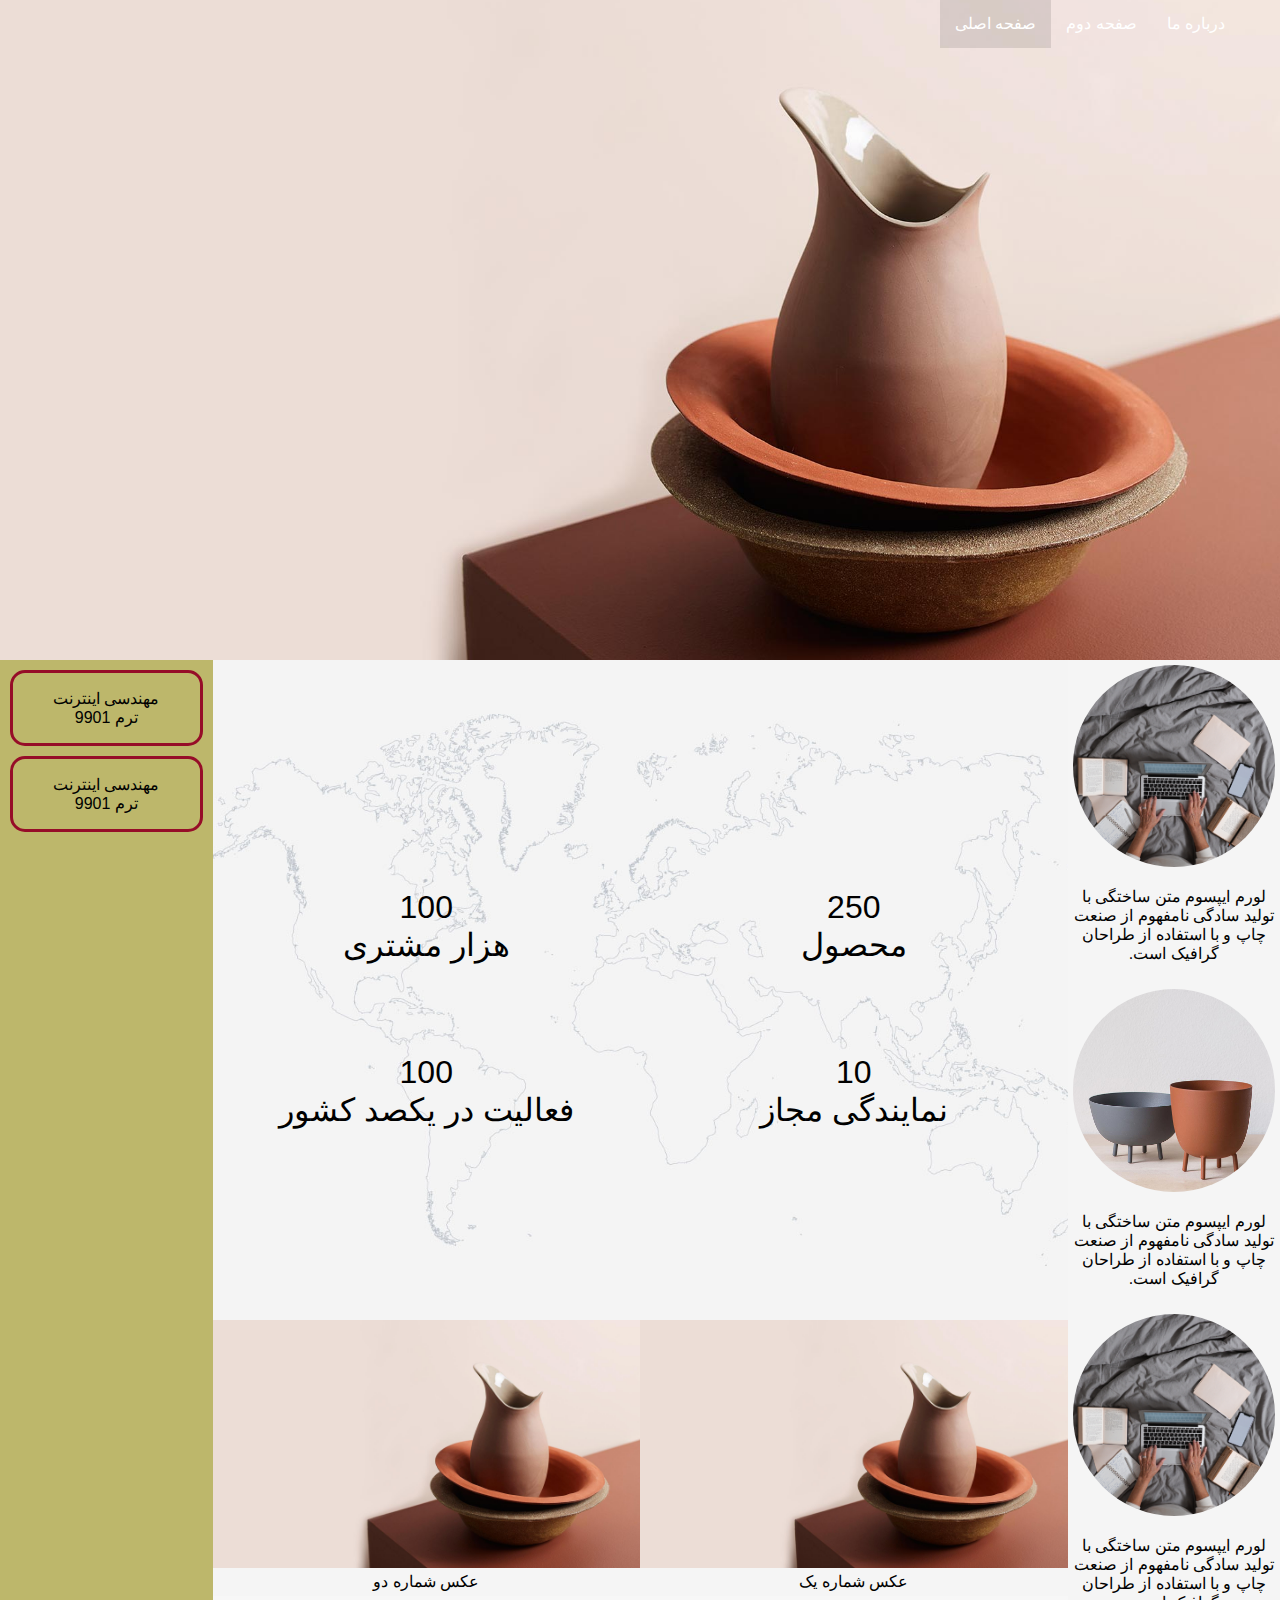
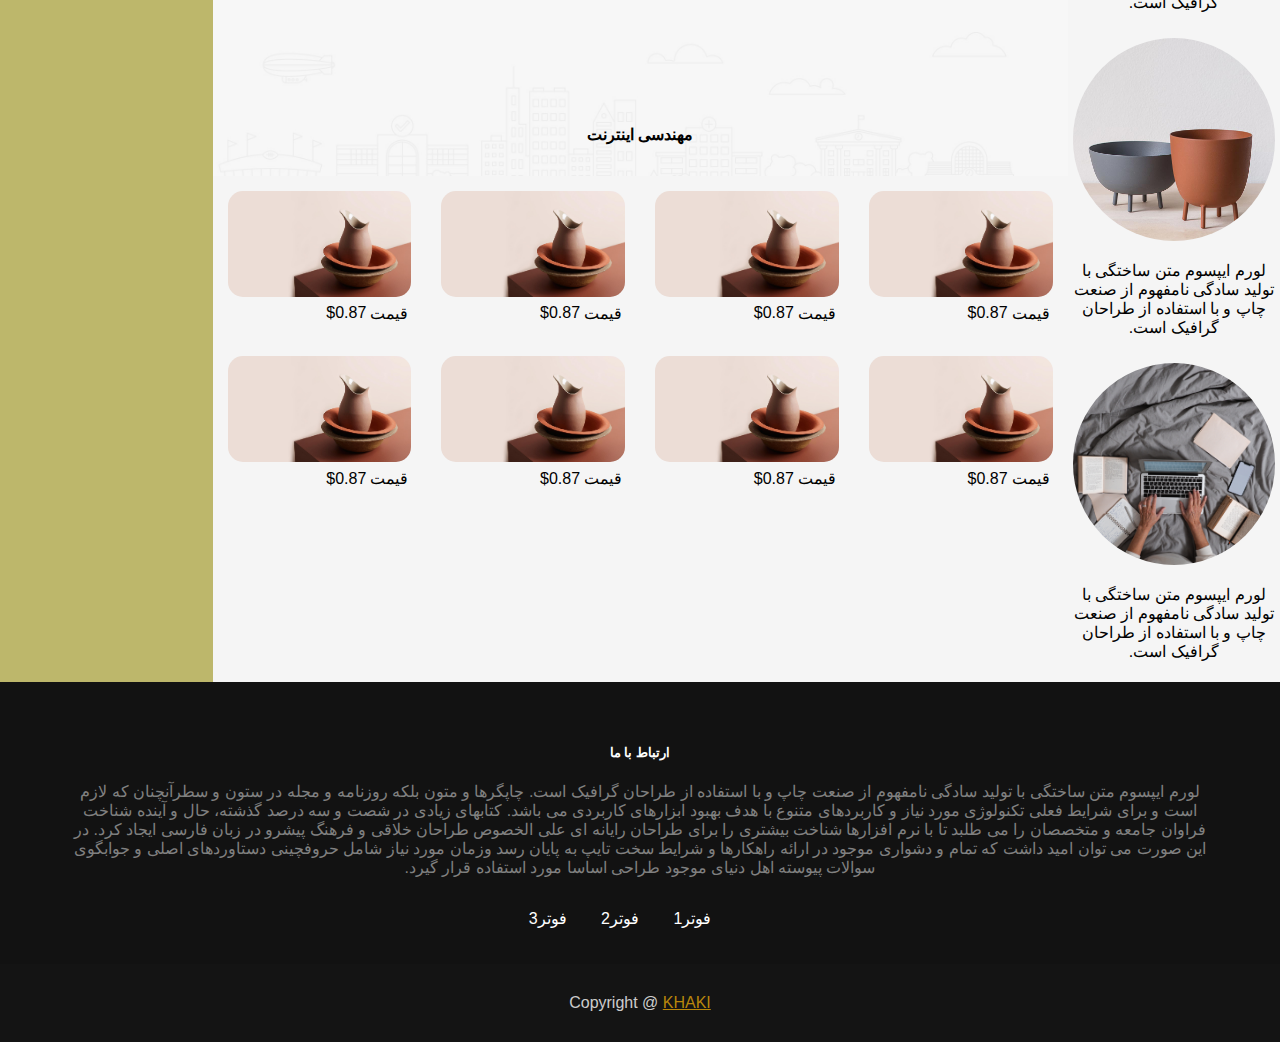
==== commit 974101f3: "practice page js" ====
--- a/index.html
+++ b/index.html
@@ -250,7 +250,7 @@
     <div class="container">
     Copyright @ <a href="#" style="color: darkgoldenrod">KHAKI</a>
     </div>
-  </div>
+   </div>
 </footer>
 
 
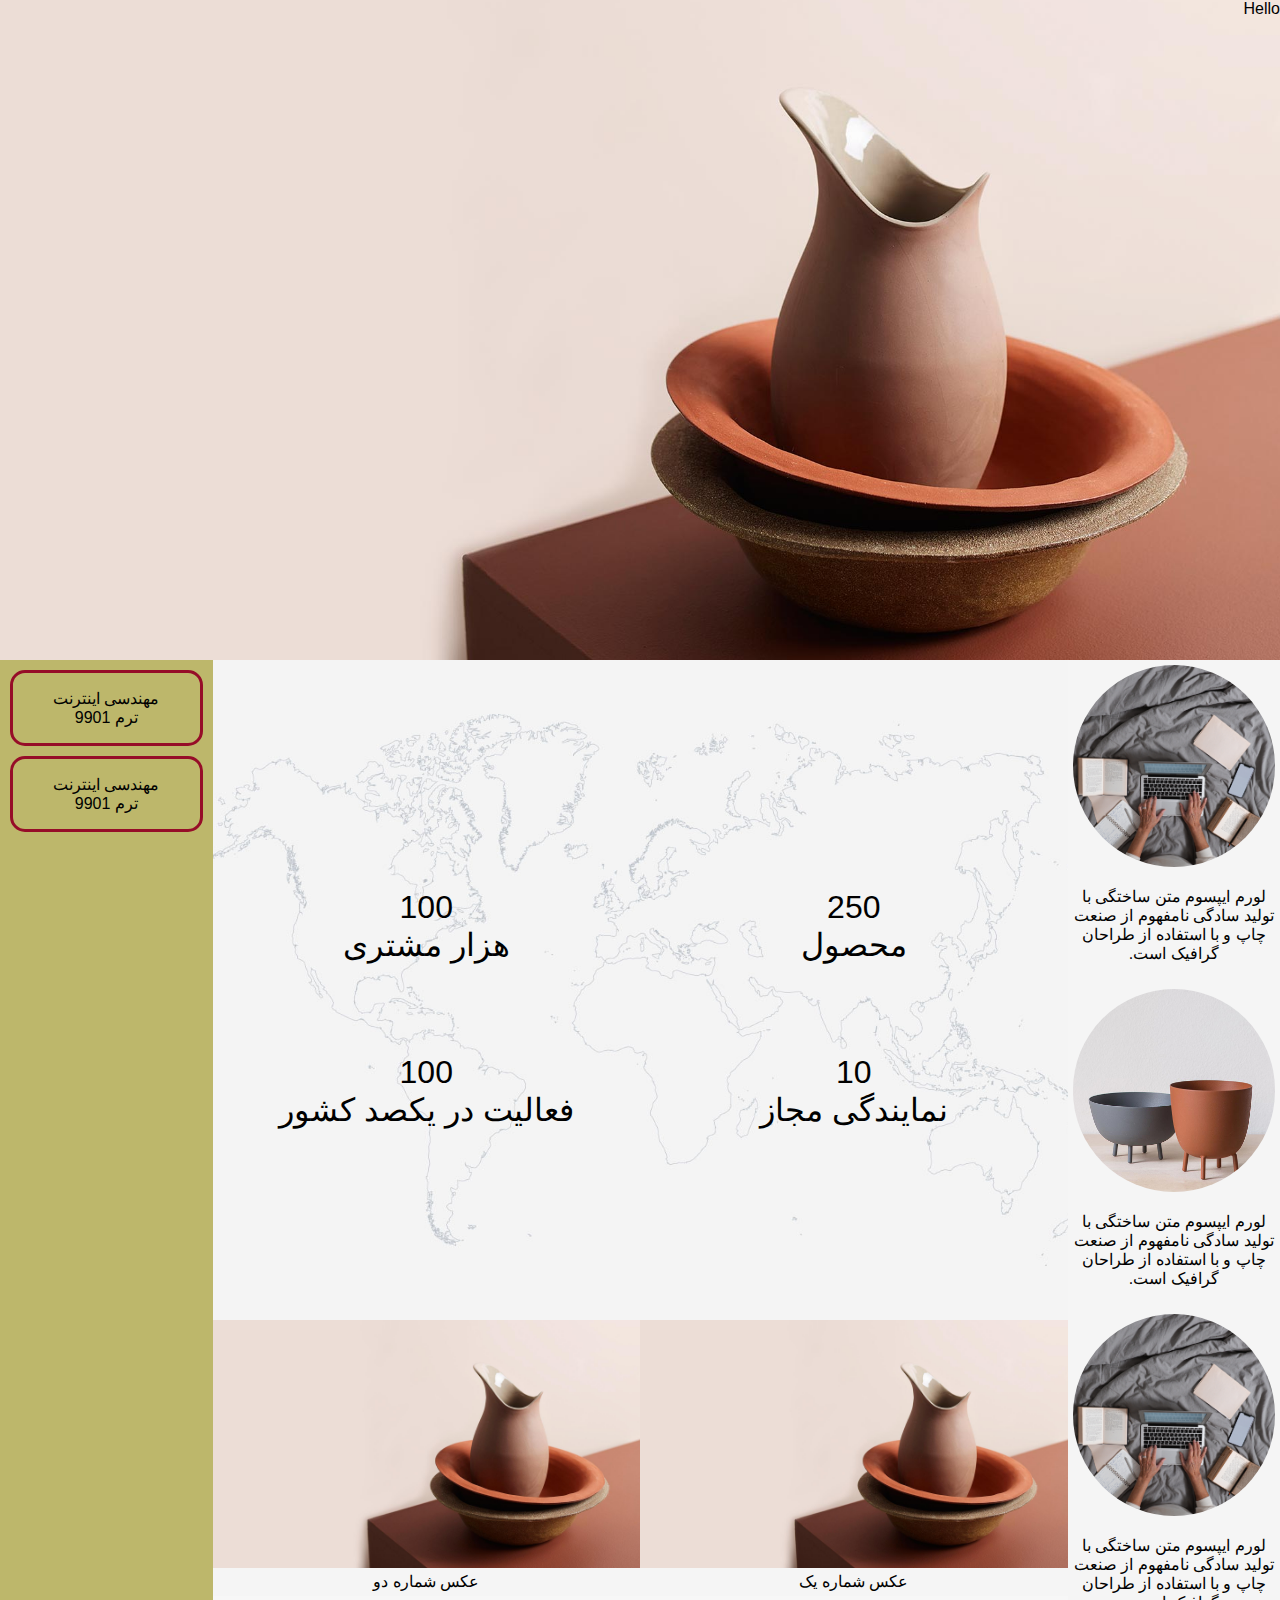
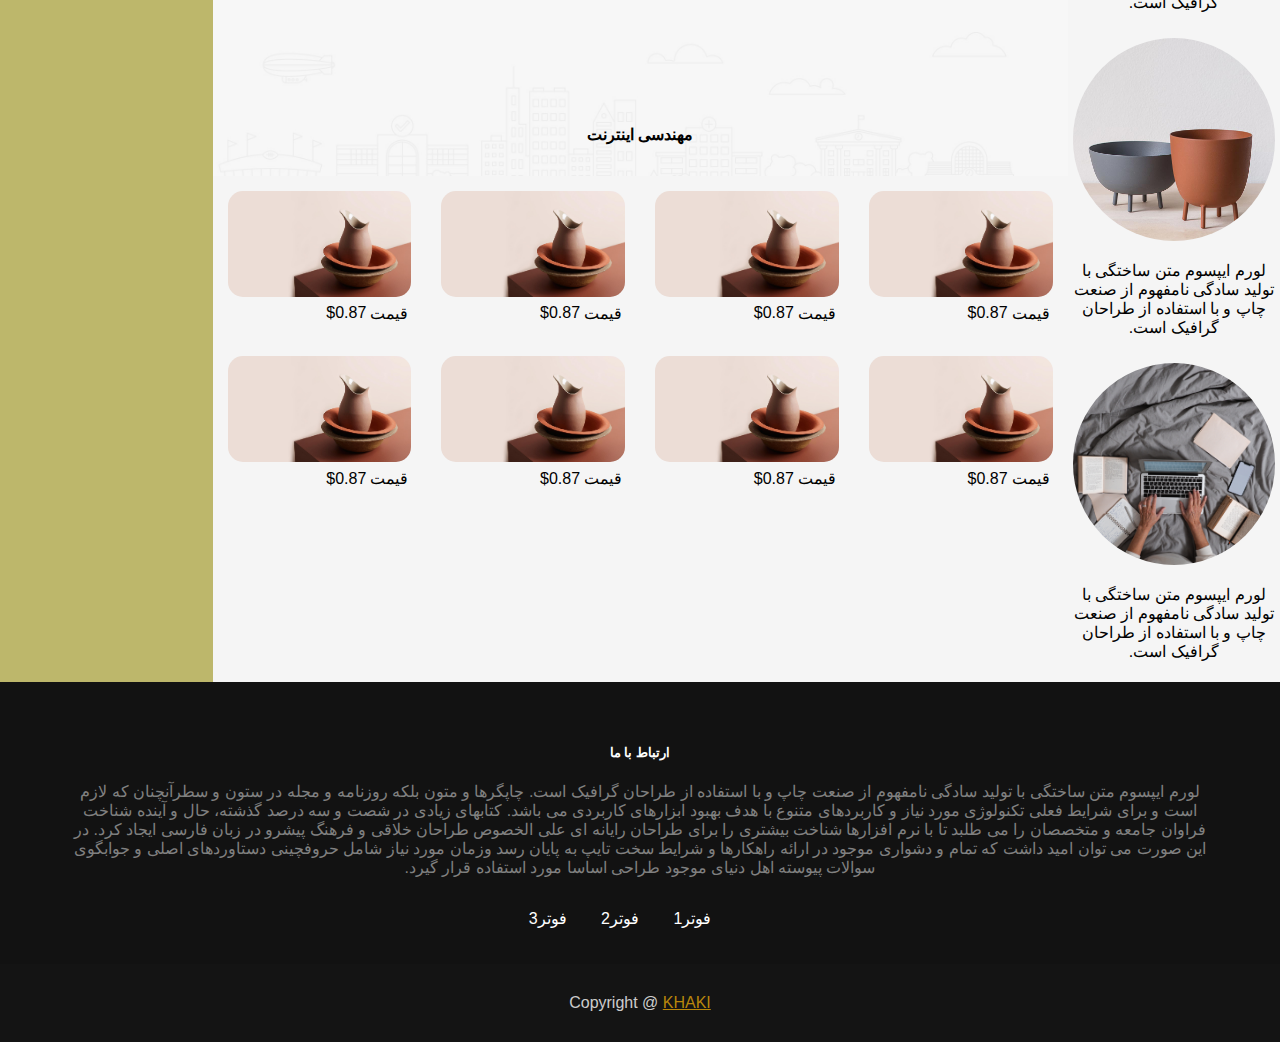
==== commit 33d324c1: "slide1" ====
--- a/index.html
+++ b/index.html
@@ -255,7 +255,21 @@
 
 
 <script>
-    
+//commit 1
+console.dir(document);
+console.log(document.domain);
+console.log(document.URL);
+console.log(document.title);
+document.title =  123;
+console.log(document.doctype);
+console.log(document.head);
+console.log(document.body);
+console.log(document.all);
+console.log(document.all[10]);
+document.all[10].textContent = 'Hello';
+console.log(document.forms[0]);
+console.log(document.links);
+console.log(document.images);    
 </script>    
 </body>
 </html>	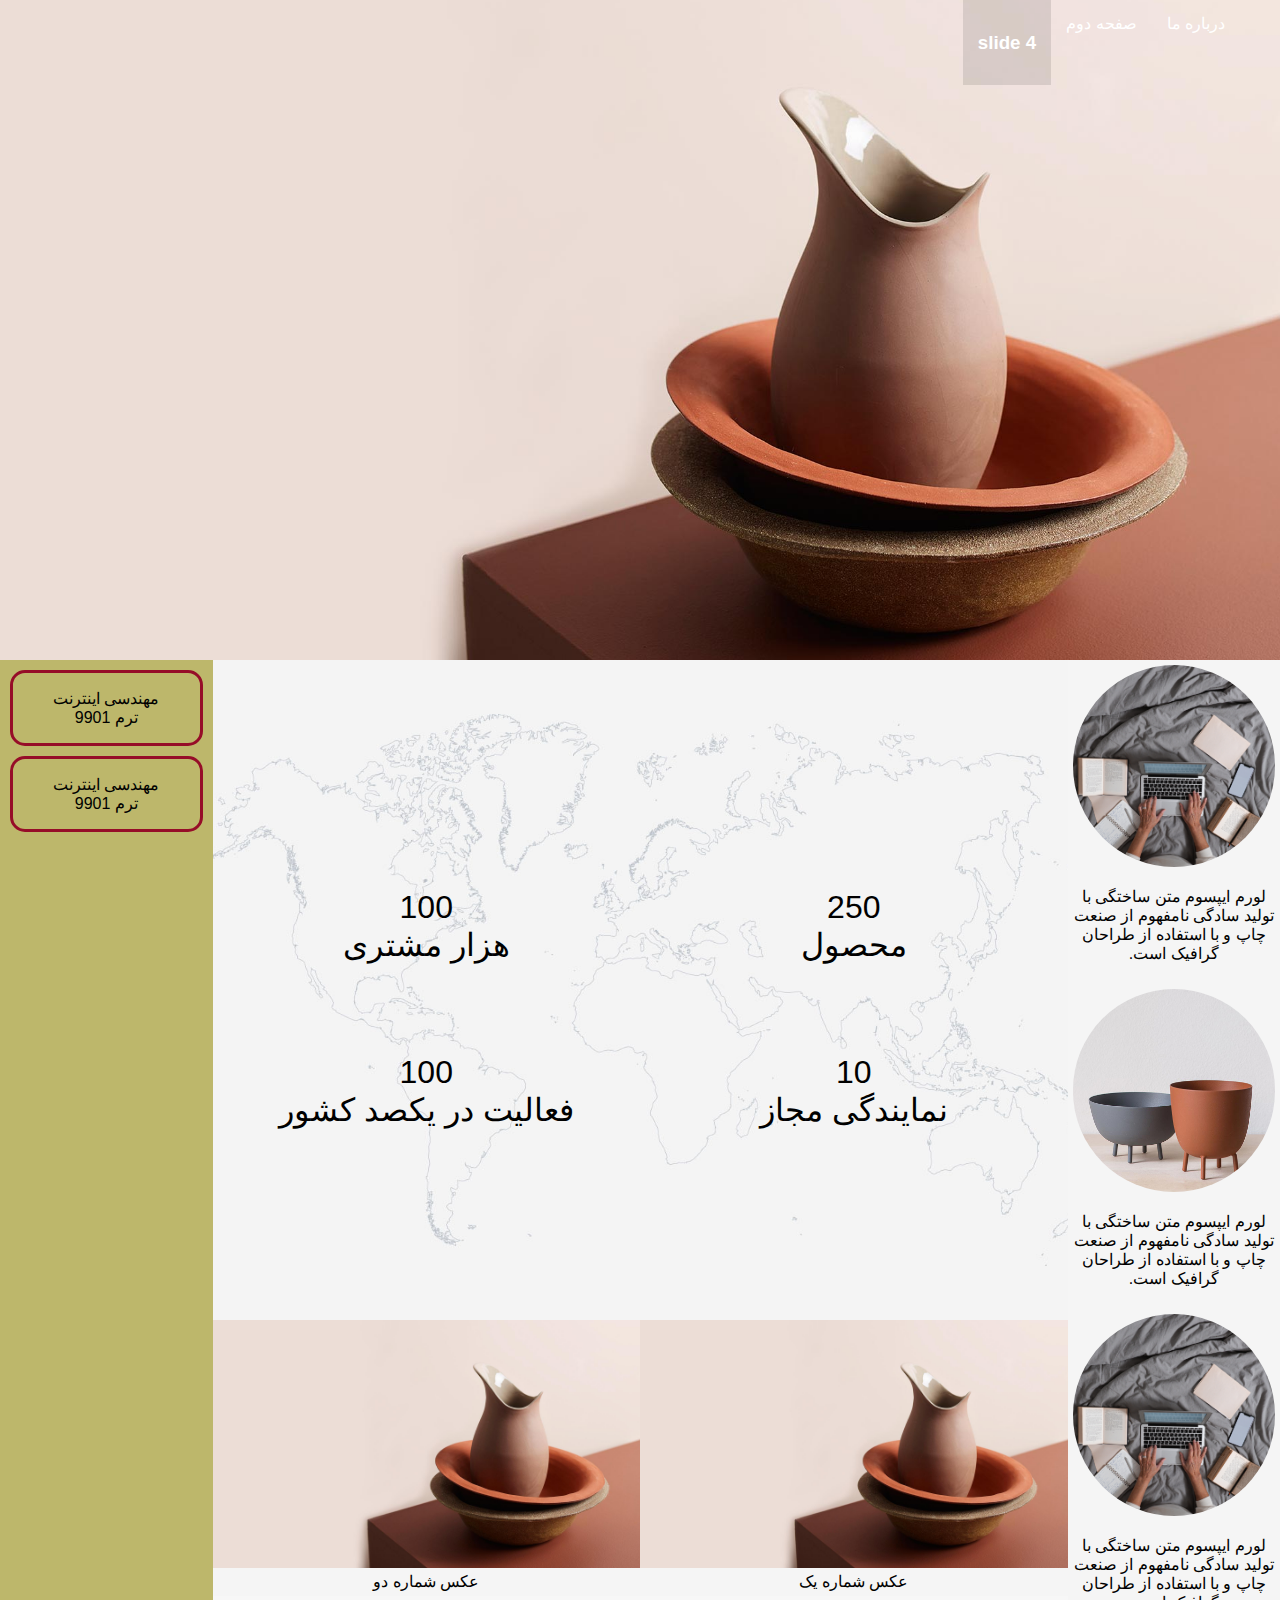
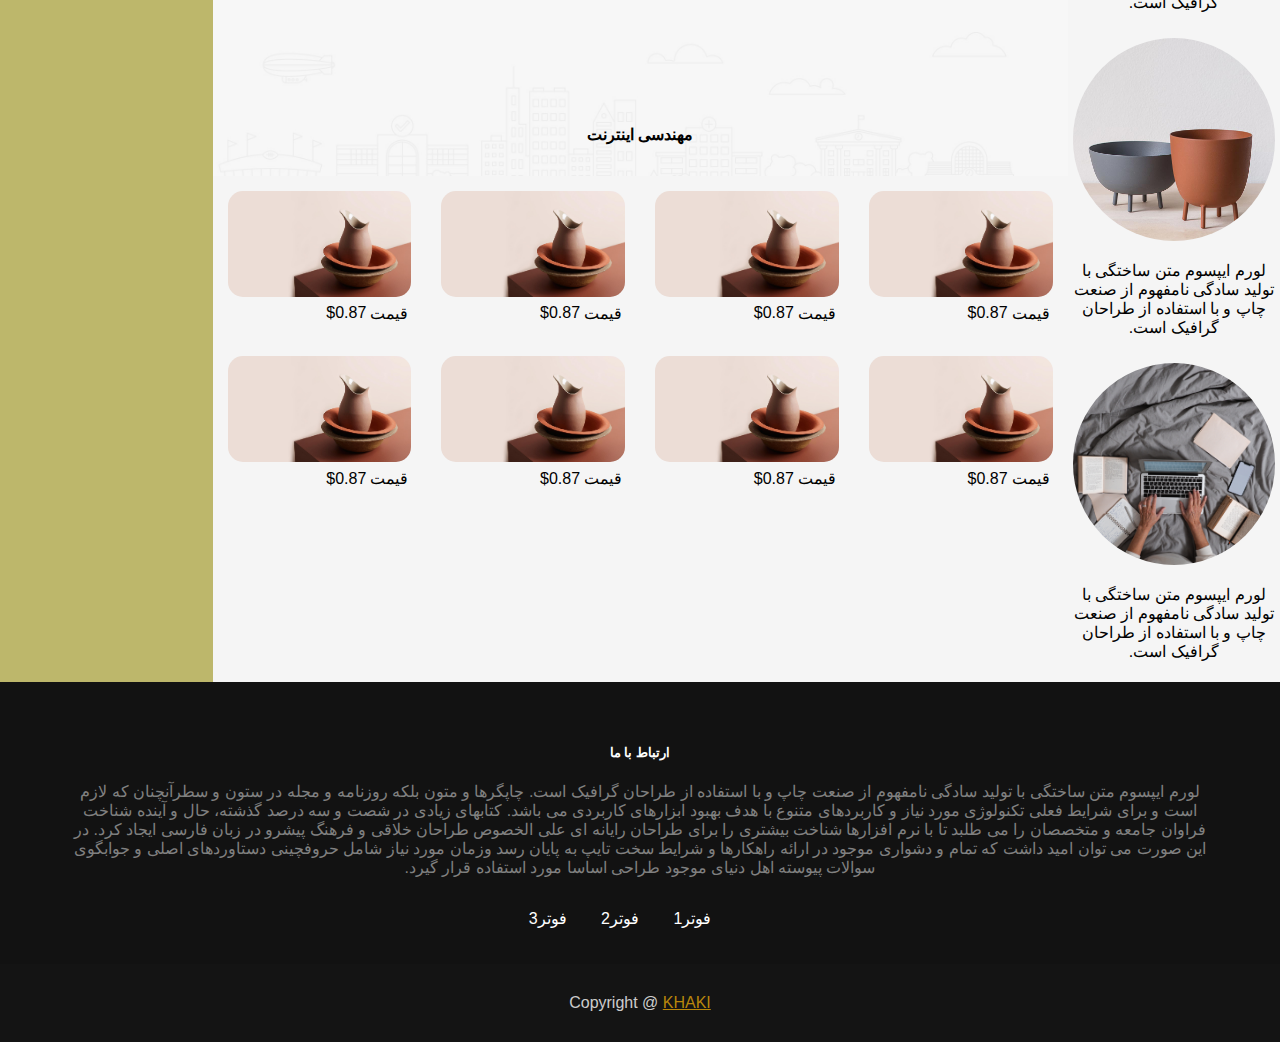
==== commit 191ce6b7: "slide4" ====
--- a/index.html
+++ b/index.html
@@ -24,7 +24,7 @@
 	    <li><a href="#"><span><i class="fas fa-shopping-cart"></i></span></a></li>  
      </ul>		
       <ul class="right">
-        <li class="active"><a href="index.html">صفحه اصلی</a></li>
+        <li class="active"><a href="index.html" id="header-title">صفحه اصلی</a></li>
         <li><a href="page_two.html">صفحه دوم</a></li>
 		<li><a href="page_three-aboutus.html">درباره ما</a></li>  
       </ul>
@@ -255,21 +255,16 @@
 
 
 <script>
-//commit 1
-console.dir(document);
-console.log(document.domain);
-console.log(document.URL);
-console.log(document.title);
-document.title =  123;
-console.log(document.doctype);
-console.log(document.head);
-console.log(document.body);
-console.log(document.all);
-console.log(document.all[10]);
-document.all[10].textContent = 'Hello';
-console.log(document.forms[0]);
-console.log(document.links);
-console.log(document.images);    
+//commit 2
+console.log(document.getElementById('header-title'));
+var headerTitle = document.getElementById('header-title');
+var header = document.getElementById('main-header');
+console.log(headerTitle);
+headerTitle.textContent = 'Hello';
+headerTitle.innerText = 'Goodbye';
+console.log(headerTitle.innerText);
+headerTitle.innerHTML = '<h3>slide 4</h3>';
+header.style.borderBottom = 'solid 3px #000';    
 </script>    
 </body>
 </html>	